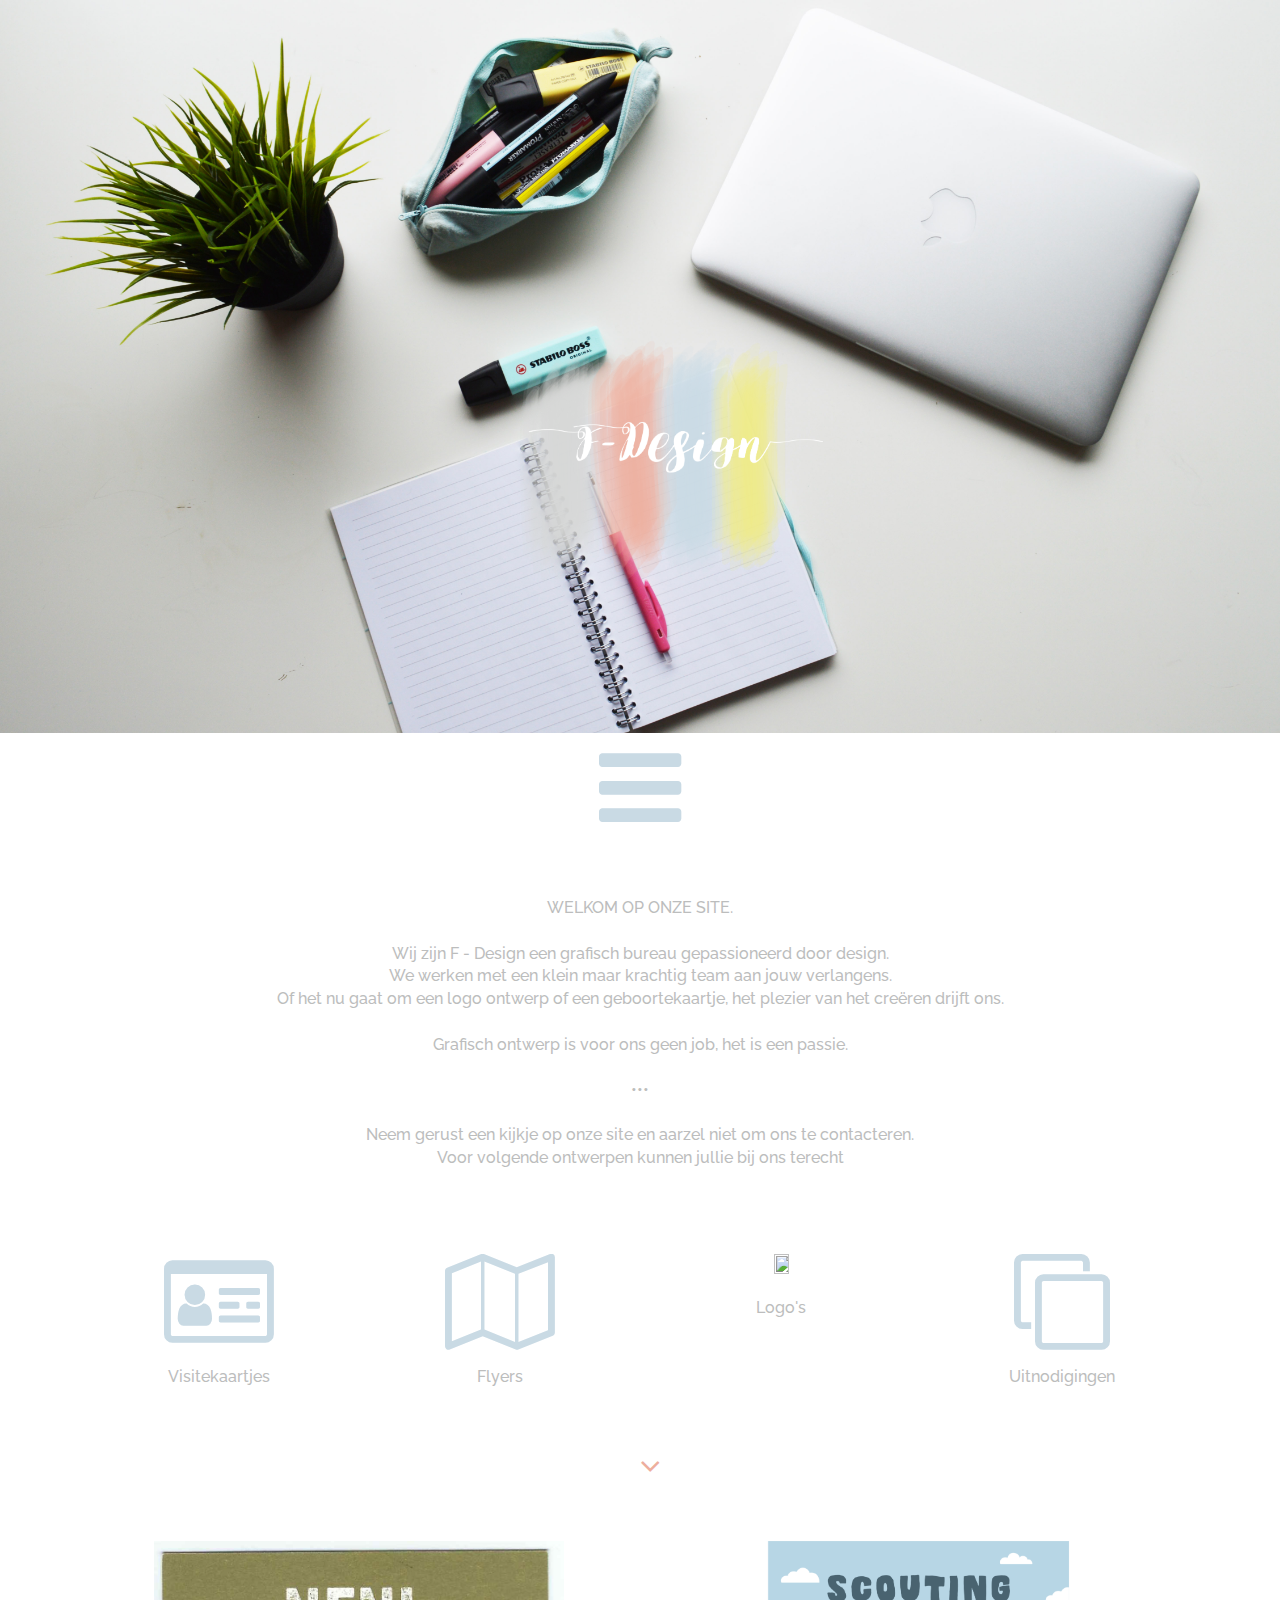
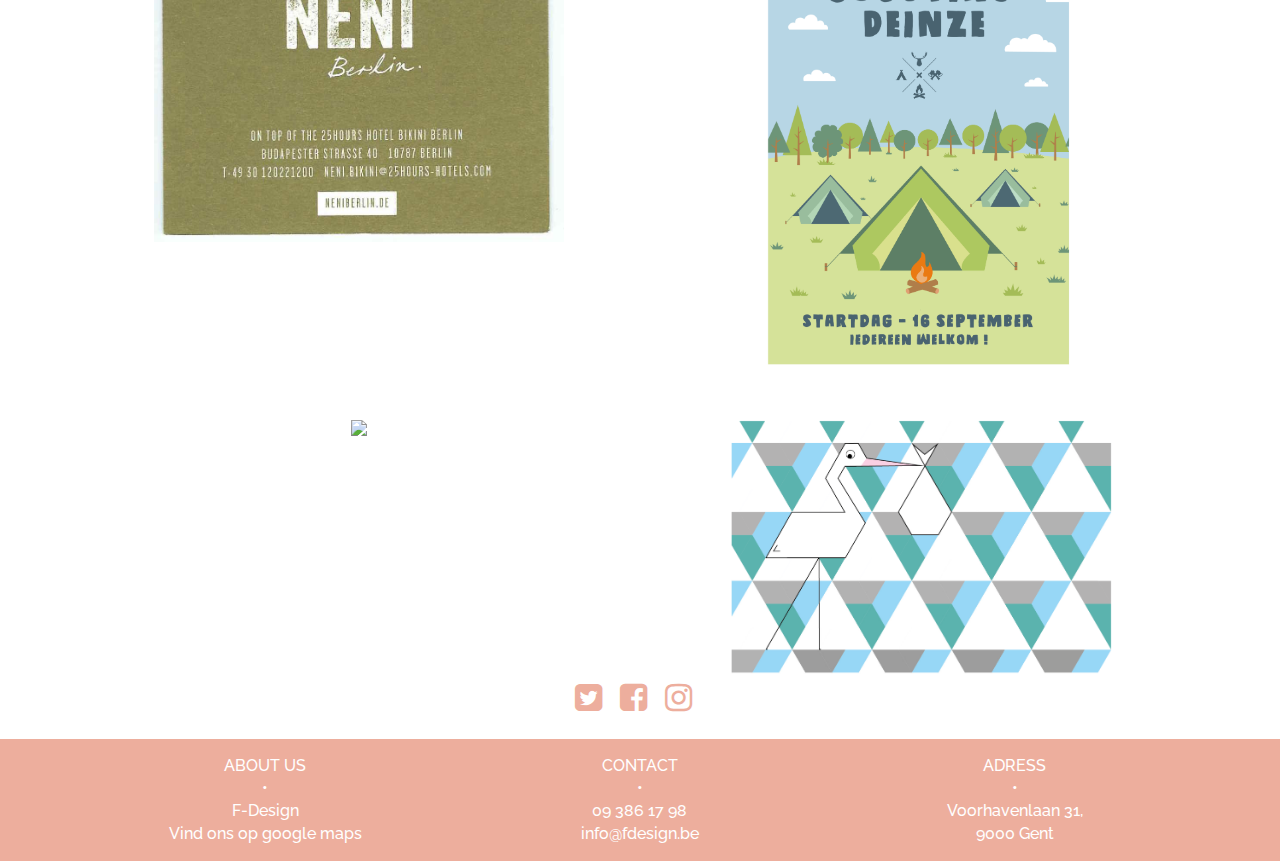
==== index.html @ 26de16df "update2" ====
<!DOCTYPE html SYSTEM "about:legacy-compat"> 
<html dir="ltr" lang="nl-be" class="no-js" prefix="og: http://ogp.me/ns#">
  <head>
    <!-- Character encoding -->
	<meta charset="UTF-8">
	<!-- Latest version of rendering engine -->
	<meta http-equiv="X-UA-Compatible" content="IE=edge,chrome=1">
    <!-- Mobile Viewport -->
	  <meta name="viewport" content="width=device-width, initial-scale=1, maximum-scale=1">
    <!-- Most important SEO tag -->
    <title>F-Design</title>
    <!-- Other SEO friendly tags -->	
    <meta name="description" content="Lees hier alles over nieuwe media, html5 en andere ontwikkelingen in webdevelopment en mobile development. De docenten NMD willen graag hun kennis delen met jou!">
    <meta name="keywords" content="HTML5, JavaScript, jQuery, CSS3">
    <meta name="author" content="Arteveldehogeschool - Bachelor in de grafische en digitale media | MMP">
    <meta name="copyright" content="Copyright 2010-17 Arteveldehogeschool. All Rights Reserved.">
    <!-- OpenGraph -->
    <meta property="og:type" content="website">
    <meta property="og:title" content=">HTML5 | Webdesign II | GDM">
    <meta property="og:description" content="Lees hier alles over nieuwe media, html5 en andere ontwikkelingen in webdevelopment en mobile development. De docenten NMD willen graag hun kennis delen met jou!">
    <meta property="og:url" content="http://www.gdm.gent/">
    <meta property="og:site_name" content="GDM.GENT">
    <meta property="og:image" content="_img/ahs.png">
    <meta property="og:image:width" content="129">
    <meta property="og:image:height" content="129">
    <!-- humans.txt -->
    <link rel="author" type="text/plain" href="/humans.txt">
     <!-- DNS prefech for CDN -->
    <link rel="dns-prefetch" href="//cdnjs.cloudflare.com">
    <link rel="dns-prefetch" href="//code.jquery.com">
    <link rel="dns-prefetch" href="//maxcdn.bootstrapcdn.com">
    <!-- Icons -->
    <!-- http://realfavicongenerator.net/ -->
    <link rel="apple-touch-icon" sizes="180x180" href="assets/favicons/apple-touch-icon.png">
    <link rel="icon" type="image/png" sizes="32x32" href="assets/favicons/favicon-32x32.png">
    <link rel="icon" type="image/png" sizes="16x16" href="assets/favicons/favicon-16x16.png">
    <link rel="manifest" href="assets/favicons/manifest.json">
    <link rel="mask-icon" href="assets/favicons/safari-pinned-tab.svg" color="#5bbad5">
    <meta name="theme-color" content="#ffffff">
    <!-- Stylesheets: Vendors -->
    <link rel="stylesheet" media="all" href="vendor/normalize/normalize.css">
    <link rel="stylesheet" href="css/font-awesome.min.css">
    <!-- Stylesheets: App -->
    <link rel="stylesheet" media="all" href="css/grid.css">
    <link rel="stylesheet" media="all" href="css/fonts.css">
    <link rel="stylesheet" media="all" href="css/typography.css">
    <link rel="stylesheet" media="all" href="css/main.css">
    <!-- Modernizr: feature detection -->
    <script src="vendor/modernizr/modernizr.min.js"></script>
 
  </head>

<!-- linken aan pagina's -->
<body>


<div class="header">
  <img class="foto1" src="_img/home.jpg" class="header" />
  <img class="foto2" src="_img/fdesign.png" class="header" >
  <span onclick="openNav()"><a class="fa fa-bars" aria-hidden="true"></a></span>
  
  <A HREF="#welkom" <i class="fa fa-angle-down wit"></i></A>
                    
</div>

<header class="topnav">
   
        <div id="mySidenav" class="sidenav">
            <a href="javascript:void(0)" class="closebtn" onclick="closeNav()">&times;</a>
            <a href="A-over ons.html" class="btn_overons">Over Ons <br><i class="fa fa-users" aria-hidden="true"></i></a>
            <a href="A-contact.html" class="btn_contact">Contact <br><i class="fa fa-phone" aria-hidden="true"></i></a>
            <a href="A-portfolio.html" class="btn_portfolio">Portfolio <br><i class="fa fa-folder-open-o" aria-hidden="true"></i></a>
            <a href="A-project.html" class="btn_project">Project <br><i class="fa fa-paint-brush" aria-hidden="true"></i></a>
        </div>


<script>
        /* Open gaan*/
        function openNav() {
            document.getElementById("mySidenav").style.width = "250px";
        }

        /* dicht gaan */
        function closeNav() {
            document.getElementById("mySidenav").style.width = "0";
        }
</script>

</header>
        <!-- pijltje met link naar deel van de pagina-->
        
        <A NAME="welkom">
        <br>
        <div class="sf-grid__wrapper">
            <div class="sf-grid__container">
                <div class="sf-grid__row">
                    <div class="sf-grid__column-1">
                            <article>
                                <!-- inhoud -->
                                </div>
                                <br>
                                <p>WELKOM OP ONZE SITE.<br>
                                <br>
                                Wij zijn F - Design een grafisch bureau gepassioneerd door design.<br> 
                                We werken met een klein maar krachtig team aan jouw verlangens.<br>
                                Of het nu gaat om een logo ontwerp of een geboortekaartje, het plezier van het creëren drijft ons.<br>
                                <br>
                                Grafisch ontwerp is voor ons geen job, het is een passie.<br>
                                <br>
                                •••<br>
                                <br>
                                Neem gerust een kijkje op onze site en aarzel niet om ons te contacteren.<br>
                                Voor volgende ontwerpen kunnen jullie bij ons terecht
                                </p>
                            </article>
                    </div>
                </div>
            </div>
        </div>
        <br>
        <br>
        <br>
        <!-- pijlers -->
        <div class="sf-grid__wrapper pijlers">
            <div class="sf-grid__container">
                <div class="sf-grid__row">
                    <div class="sf-grid__column-lg-3 ">  
                        <i class="fa fa-id-card-o" aria-hidden="true" class="V" ></i>
                        <p>
                        Visitekaartjes
                        </p>
                    </div>

                    <div class="sf-grid__column-lg-3 "> 
                        <i class="fa fa-map-o" aria-hidden="true" class="F"></i>
                        <p>
                        Flyers
                        </p>
                    </div>
                    <div class="sf-grid__column-lg-3 "> 
                        <img src="_img/logo.png" width="5%" height="5%" class="foto" class="L">
                        <p>
                        Logo's
                        </p>
                    </div>

                    <div class="sf-grid__column-lg-3 "> 
                    <i class="fa fa-clone" aria-hidden="true" class="U"></i>
                        
                        <p>
                        Uitnodigingen
                        </p>
                    </div>
                </div>
            </div>
        </div>
        <br>
        <br>
        <A HREF="#foto's" <i class="fa fa-angle-down roze"></i></A>
        <br>
        <br>

        <!-- pijltje -->     
        <br>
        <br>
        <!-- foto's eerste rij -->
        <div class="sf-grid__wrapper">
            <div class="sf-grid__container">
                <A NAME="foto's">
                <div class="sf-grid__row">
                    <div class="sf-grid__column-sm-6"> 
                         
                        <!-- links die naar hier verwijst -->       
                        <img src="_img/neni.jpg" width="75%" >
                    </div>

                    <div class="sf-grid__column-6">           
                        <img src="_img/flyer.png" width="70%">
                    </div>
                </div>
            </div>
        </div>
        <br>
        <br>
        <!-- foto's tweede rij -->
        <div class="sf-grid__wrapper">
            <div class="sf-grid__container">
                <div class="sf-grid__row">
                    
                    <div class="sf-grid__column-sm-6">   
                               
                    <img src="_img/logo.png" width="30%">
                    </div>
                    
                    <div class="sf-grid__column-sm-6">     
                        <img src="_img/kaartje.png" width="70%" >
                    </div>

                    
                </div>
            </div>
        </div>

        <!--social media-->

        <div class="sf-grid__wrapper">
            <div class="sf-grid__container">
                <div class="sf-grid__row">
                    <div class="sf-grid__column-xxsm-12" >

                        
                        <i class="fa fa-twitter-square" aria-hidden="true"></i></i>&nbsp; &nbsp; 
                        <i class="fa fa-facebook-square" aria-hidden="true"></i>&nbsp; &nbsp; 
                        <i class="fa fa-instagram" aria-hidden="true"></i>&nbsp; &nbsp;<br><br> 
                    </div>

                </div>
            </div>
        </div>

        <!--footer-->
        <div class="sf-grid__wrapper footer_roze">
            <div class="sf-grid__container ">
                <div class="sf-grid__row">
                        
                    <footer>
                     <div class="sf-grid__column-md-4">
                         
                         <article >
                            <p class="witte_tekst"> ABOUT US<br>
                            •<br>
                            F-Design<br>
                            Vind ons op google maps</p>
                        </article>
                    </div>
            
                    <div class="sf-grid__column-md-4">
                        <article >
                        <p class="witte_tekst"> CONTACT<br>
                            •<br>
                            09 386 17 98<br>
                            info@fdesign.be</p>
                        </article>
                    </div>
        
                    <div class="sf-grid__column-md-4">
                        <article >
                        <p class="witte_tekst"> ADRESS <br>
                            •<br>
                            Voorhavenlaan 31,<br>
                            9000 Gent</p>
                        </article>
                    </div>
                </footer>
            </div>
        </div>
    </div>
    <!-- einde footer-->  
      
</body>
</html>
---- css/grid.css ----
/**
 * Clear inner floats
 */
.asm-clearfix {
  zoom: 1; }
  .asm-clearfix:before, .asm-clearfix:after {
    content: "\0020";
    display: block;
    height: 0;
    overflow: hidden; }
  .asm-clearfix:after {
    clear: both; }

/**
 * Hide text while making it readable for screen readers
 * 1. Needed in WebKit-based browsers because of an implementation bug;
 *    See: https://code.google.com/p/chromium/issues/detail?id=457146
 */
.asm-hide-text {
  overflow: hidden;
  padding: 0;
  /* 1 */
  text-indent: 101%;
  white-space: nowrap; }

/**
 * Hide element while making it readable for screen readers
 * Shamelessly borrowed from HTML5Boilerplate:
 * https://github.com/h5bp/html5-boilerplate/blob/master/src/css/main.css#L119-L133
 */
.asm-visually-hidden {
  border: 0;
  clip: rect(0 0 0 0);
  height: 1px;
  margin: -1px;
  overflow: hidden;
  padding: 0;
  position: absolute;
  width: 1px; }

/**
 * Set up a decent box model on the root element
 */
html {
  box-sizing: border-box; }

/**
 * Make all elements from the DOM inherit from the parent box-sizing
 * Since `*` has a specificity of 0, it does not override the `html` value
 * making all elements inheriting from the root box-sizing value
 * See: https://css-tricks.com/inheriting-box-sizing-probably-slightly-better-best-practice/
 */
*, *::before, *::after {
  box-sizing: inherit; }

/**
 * Basic styles for links
 */
/*a {
  color: $brand-color;
  text-decoration: none;
  @include on-event {
    color: $text-color;
    text-decoration: underline;
  }
}
*/
.sf-grid__container-fluid {
  max-width: 100%;
  margin: 0 auto;
  padding-left: 1rem;
  padding-right: 1rem;
  zoom: 1; }
  .sf-grid__container-fluid:before, .sf-grid__container-fluid:after {
    content: "\0020";
    display: block;
    height: 0;
    overflow: hidden; }
  .sf-grid__container-fluid:after {
    clear: both; }

.sf-grid__container {
  max-width: 71.25rem;
  margin: 0 auto;
  padding-left: 1rem;
  padding-right: 1rem;
  zoom: 1; }
  .sf-grid__container:before, .sf-grid__container:after {
    content: "\0020";
    display: block;
    height: 0;
    overflow: hidden; }
  .sf-grid__container:after {
    clear: both; }

.sf-demo {
    margin-bottom: 1rem;
}
.sf-demo *[class*=sf-grid__column] {
    background: #0AC;
    height: 86px;
    border: 2px solid rgba(33, 33, 33, 0.6);
}

.sf-demo *[class*=sf-grid__column] > div {
    background: #C07;
    height: 100%;
}

.sf-grid__row {
  margin-left: -0.5rem;
  margin-right: -0.5rem;
  zoom: 1; }
  .sf-grid__row:before, .sf-grid__row:after {
    content: "\0020";
    display: block;
    height: 0;
    overflow: hidden; }
  .sf-grid__row:after {
    clear: both; }

.sf-grid__column-1, .sf-grid__column-2, .sf-grid__column-3, .sf-grid__column-4, .sf-grid__column-5, .sf-grid__column-6, .sf-grid__column-7, .sf-grid__column-8, .sf-grid__column-9, .sf-grid__column-10, .sf-grid__column-11, .sf-grid__column-12, .sf-grid__column-xxsm-1, .sf-grid__column-xxsm-2, .sf-grid__column-xxsm-3, .sf-grid__column-xxsm-4, .sf-grid__column-xxsm-5, .sf-grid__column-xxsm-6, .sf-grid__column-xxsm-7, .sf-grid__column-xxsm-8, .sf-grid__column-xxsm-9, .sf-grid__column-xxsm-10, .sf-grid__column-xxsm-11, .sf-grid__column-xxsm-12, .sf-grid__column-xsm-1, .sf-grid__column-xsm-2, .sf-grid__column-xsm-3, .sf-grid__column-xsm-4, .sf-grid__column-xsm-5, .sf-grid__column-xsm-6, .sf-grid__column-xsm-7, .sf-grid__column-xsm-8, .sf-grid__column-xsm-9, .sf-grid__column-xsm-10, .sf-grid__column-xsm-11, .sf-grid__column-xsm-12, .sf-grid__column-sm-1, .sf-grid__column-sm-2, .sf-grid__column-sm-3, .sf-grid__column-sm-4, .sf-grid__column-sm-5, .sf-grid__column-sm-6, .sf-grid__column-sm-7, .sf-grid__column-sm-8, .sf-grid__column-sm-9, .sf-grid__column-sm-10, .sf-grid__column-sm-11, .sf-grid__column-sm-12, .sf-grid__column-md-1, .sf-grid__column-md-2, .sf-grid__column-md-3, .sf-grid__column-md-4, .sf-grid__column-md-5, .sf-grid__column-md-6, .sf-grid__column-md-7, .sf-grid__column-md-8, .sf-grid__column-md-9, .sf-grid__column-md-10, .sf-grid__column-md-11, .sf-grid__column-md-12, .sf-grid__column-lg-1, .sf-grid__column-lg-2, .sf-grid__column-lg-3, .sf-grid__column-lg-4, .sf-grid__column-lg-5, .sf-grid__column-lg-6, .sf-grid__column-lg-7, .sf-grid__column-lg-8, .sf-grid__column-lg-9, .sf-grid__column-lg-10, .sf-grid__column-lg-11, .sf-grid__column-lg-12, .sf-grid__column-xlg-1, .sf-grid__column-xlg-2, .sf-grid__column-xlg-3, .sf-grid__column-xlg-4, .sf-grid__column-xlg-5, .sf-grid__column-xlg-6, .sf-grid__column-xlg-7, .sf-grid__column-xlg-8, .sf-grid__column-xlg-9, .sf-grid__column-xlg-10, .sf-grid__column-xlg-11, .sf-grid__column-xlg-12, .sf-grid__column-xxlg-1, .sf-grid__column-xxlg-2, .sf-grid__column-xxlg-3, .sf-grid__column-xxlg-4, .sf-grid__column-xxlg-5, .sf-grid__column-xxlg-6, .sf-grid__column-xxlg-7, .sf-grid__column-xxlg-8, .sf-grid__column-xxlg-9, .sf-grid__column-xxlg-10, .sf-grid__column-xxlg-11, .sf-grid__column-xxlg-12 {
  position: relative;
  float: left;
  padding-left: 0.5rem;
  padding-right: 0.5rem;
  width: 100%;
  min-height: 1px;
  overflow: hidden; }

.sf-grid__column-1 {
  width: 8.33333%; }

.sf-grid__column-2 {
  width: 16.66667%; }

.sf-grid__column-3 {
  width: 25%; }

.sf-grid__column-4 {
  width: 33.33333%; }

.sf-grid__column-5 {
  width: 41.66667%; }

.sf-grid__column-6 {
  width: 50%; }

.sf-grid__column-7 {
  width: 58.33333%; }

.sf-grid__column-8 {
  width: 66.66667%; }

.sf-grid__column-9 {
  width: 75%; }

.sf-grid__column-10 {
  width: 83.33333%; }

.sf-grid__column-11 {
  width: 91.66667%; }

.sf-grid__column-12 {
  width: 100%; }

.sf-grid__offset-1 {
  margin-left: 8.33333%; }

.sf-grid__offset-2 {
  margin-left: 16.66667%; }

.sf-grid__offset-3 {
  margin-left: 25%; }

.sf-grid__offset-4 {
  margin-left: 33.33333%; }

.sf-grid__offset-5 {
  margin-left: 41.66667%; }

.sf-grid__offset-6 {
  margin-left: 50%; }

.sf-grid__offset-7 {
  margin-left: 58.33333%; }

.sf-grid__offset-8 {
  margin-left: 66.66667%; }

.sf-grid__offset-9 {
  margin-left: 75%; }

.sf-grid__offset-10 {
  margin-left: 83.33333%; }

.sf-grid__offset-11 {
  margin-left: 91.66667%; }

.sf-grid__push-1 {
  left: 8.33333%; }

.sf-grid__push-2 {
  left: 16.66667%; }

.sf-grid__push-3 {
  left: 25%; }

.sf-grid__push-4 {
  left: 33.33333%; }

.sf-grid__push-5 {
  left: 41.66667%; }

.sf-grid__push-6 {
  left: 50%; }

.sf-grid__push-7 {
  left: 58.33333%; }

.sf-grid__push-8 {
  left: 66.66667%; }

.sf-grid__push-9 {
  left: 75%; }

.sf-grid__push-10 {
  left: 83.33333%; }

.sf-grid__push-11 {
  left: 91.66667%; }

.sf-grid__pull-1 {
  right: 8.33333%; }

.sf-grid__pull-2 {
  right: 16.66667%; }

.sf-grid__pull-3 {
  right: 25%; }

.sf-grid__pull-4 {
  right: 33.33333%; }

.sf-grid__pull-5 {
  right: 41.66667%; }

.sf-grid__pull-6 {
  right: 50%; }

.sf-grid__pull-7 {
  right: 58.33333%; }

.sf-grid__pull-8 {
  right: 66.66667%; }

.sf-grid__pull-9 {
  right: 75%; }

.sf-grid__pull-10 {
  right: 83.33333%; }

.sf-grid__pull-11 {
  right: 91.66667%; }

.sf-grid__hidden {
  display: none; }

.sf-grid__visible {
  display: block; }

@media (min-width: 0) {
  .sf-grid__column-xxsm-1 {
    width: 8.33333%; }

  .sf-grid__column-xxsm-2 {
    width: 16.66667%; }

  .sf-grid__column-xxsm-3 {
    width: 25%; }

  .sf-grid__column-xxsm-4 {
    width: 33.33333%; }

  .sf-grid__column-xxsm-5 {
    width: 41.66667%; }

  .sf-grid__column-xxsm-6 {
    width: 50%; }

  .sf-grid__column-xxsm-7 {
    width: 58.33333%; }

  .sf-grid__column-xxsm-8 {
    width: 66.66667%; }

  .sf-grid__column-xxsm-9 {
    width: 75%; }

  .sf-grid__column-xxsm-10 {
    width: 83.33333%; }

  .sf-grid__column-xxsm-11 {
    width: 91.66667%; }

  .sf-grid__column-xxsm-12 {
    width: 100%; }

  .sf-grid__offset-xxsm-1 {
    margin-left: 8.33333%; }

  .sf-grid__offset-xxsm-2 {
    margin-left: 16.66667%; }

  .sf-grid__offset-xxsm-3 {
    margin-left: 25%; }

  .sf-grid__offset-xxsm-4 {
    margin-left: 33.33333%; }

  .sf-grid__offset-xxsm-5 {
    margin-left: 41.66667%; }

  .sf-grid__offset-xxsm-6 {
    margin-left: 50%; }

  .sf-grid__offset-xxsm-7 {
    margin-left: 58.33333%; }

  .sf-grid__offset-xxsm-8 {
    margin-left: 66.66667%; }

  .sf-grid__offset-xxsm-9 {
    margin-left: 75%; }

  .sf-grid__offset-xxsm-10 {
    margin-left: 83.33333%; }

  .sf-grid__offset-xxsm-11 {
    margin-left: 91.66667%; }

  .sf-grid__push-xxsm-1 {
    left: 8.33333%; }

  .sf-grid__push-xxsm-2 {
    left: 16.66667%; }

  .sf-grid__push-xxsm-3 {
    left: 25%; }

  .sf-grid__push-xxsm-4 {
    left: 33.33333%; }

  .sf-grid__push-xxsm-5 {
    left: 41.66667%; }

  .sf-grid__push-xxsm-6 {
    left: 50%; }

  .sf-grid__push-xxsm-7 {
    left: 58.33333%; }

  .sf-grid__push-xxsm-8 {
    left: 66.66667%; }

  .sf-grid__push-xxsm-9 {
    left: 75%; }

  .sf-grid__push-xxsm-10 {
    left: 83.33333%; }

  .sf-grid__push-xxsm-11 {
    left: 91.66667%; }

  .sf-grid__pull-xxsm-1 {
    right: 8.33333%; }

  .sf-grid__pull-xxsm-2 {
    right: 16.66667%; }

  .sf-grid__pull-xxsm-3 {
    right: 25%; }

  .sf-grid__pull-xxsm-4 {
    right: 33.33333%; }

  .sf-grid__pull-xxsm-5 {
    right: 41.66667%; }

  .sf-grid__pull-xxsm-6 {
    right: 50%; }

  .sf-grid__pull-xxsm-7 {
    right: 58.33333%; }

  .sf-grid__pull-xxsm-8 {
    right: 66.66667%; }

  .sf-grid__pull-xxsm-9 {
    right: 75%; }

  .sf-grid__pull-xxsm-10 {
    right: 83.33333%; }

  .sf-grid__pull-xxsm-11 {
    right: 91.66667%; }

  .sf-grid__hidden-xxsm {
    display: none; }

  .sf-grid__visible-xxsm {
    display: block; } }
@media (min-width: 20rem) {
  .sf-grid__column-xsm-1 {
    width: 8.33333%; }

  .sf-grid__column-xsm-2 {
    width: 16.66667%; }

  .sf-grid__column-xsm-3 {
    width: 25%; }
  .sf-grid__column-xsm-4 {
    width: 33.33333%; }

  .sf-grid__column-xsm-5 {
    width: 41.66667%; }

  .sf-grid__column-xsm-6 {
    width: 50%; }

  .sf-grid__column-xsm-7 {
    width: 58.33333%; }

  .sf-grid__column-xsm-8 {
    width: 66.66667%; }

  .sf-grid__column-xsm-9 {
    width: 75%; }

  .sf-grid__column-xsm-10 {
    width: 83.33333%; }

  .sf-grid__column-xsm-11 {
    width: 91.66667%; }

  .sf-grid__column-xsm-12 {
    width: 100%; }

  .sf-grid__offset-xsm-1 {
    margin-left: 8.33333%; }

  .sf-grid__offset-xsm-2 {
    margin-left: 16.66667%; }

  .sf-grid__offset-xsm-3 {
    margin-left: 25%; }

  .sf-grid__offset-xsm-4 {
    margin-left: 33.33333%; }

  .sf-grid__offset-xsm-5 {
    margin-left: 41.66667%; }

  .sf-grid__offset-xsm-6 {
    margin-left: 50%; }

  .sf-grid__offset-xsm-7 {
    margin-left: 58.33333%; }

  .sf-grid__offset-xsm-8 {
    margin-left: 66.66667%; }

  .sf-grid__offset-xsm-9 {
    margin-left: 75%; }

  .sf-grid__offset-xsm-10 {
    margin-left: 83.33333%; }

  .sf-grid__offset-xsm-11 {
    margin-left: 91.66667%; }

  .sf-grid__push-xsm-1 {
    left: 8.33333%; }

  .sf-grid__push-xsm-2 {
    left: 16.66667%; }

  .sf-grid__push-xsm-3 {
    left: 25%; }

  .sf-grid__push-xsm-4 {
    left: 33.33333%; }

  .sf-grid__push-xsm-5 {
    left: 41.66667%; }

  .sf-grid__push-xsm-6 {
    left: 50%; }

  .sf-grid__push-xsm-7 {
    left: 58.33333%; }

  .sf-grid__push-xsm-8 {
    left: 66.66667%; }

  .sf-grid__push-xsm-9 {
    left: 75%; }

  .sf-grid__push-xsm-10 {
    left: 83.33333%; }

  .sf-grid__push-xsm-11 {
    left: 91.66667%; }

  .sf-grid__pull-xsm-1 {
    right: 8.33333%; }

  .sf-grid__pull-xsm-2 {
    right: 16.66667%; }

  .sf-grid__pull-xsm-3 {
    right: 25%; }

  .sf-grid__pull-xsm-4 {
    right: 33.33333%; }

  .sf-grid__pull-xsm-5 {
    right: 41.66667%; }

  .sf-grid__pull-xsm-6 {
    right: 50%; }

  .sf-grid__pull-xsm-7 {
    right: 58.33333%; }

  .sf-grid__pull-xsm-8 {
    right: 66.66667%; }

  .sf-grid__pull-xsm-9 {
    right: 75%; }

  .sf-grid__pull-xsm-10 {
    right: 83.33333%; }

  .sf-grid__pull-xsm-11 {
    right: 91.66667%; }

  .sf-grid__hidden-xsm {
    display: none; }

  .sf-grid__visible-xsm {
    display: block; } }
@media (min-width: 30rem) {
  .sf-grid__column-sm-1 {
    width: 8.33333%; }

  .sf-grid__column-sm-2 {
    width: 16.66667%; }

  .sf-grid__column-sm-3 {
    width: 25%; }

  .sf-grid__column-sm-4 {
    width: 33.33333%; }

  .sf-grid__column-sm-5 {
    width: 41.66667%; }

  .sf-grid__column-sm-6 {
    width: 50%; }

  .sf-grid__column-sm-7 {
    width: 58.33333%; }

  .sf-grid__column-sm-8 {
    width: 66.66667%; }

  .sf-grid__column-sm-9 {
    width: 75%; }

  .sf-grid__column-sm-10 {
    width: 83.33333%; }

  .sf-grid__column-sm-11 {
    width: 91.66667%; }

  .sf-grid__column-sm-12 {
    width: 100%; }

  .sf-grid__offset-sm-1 {
    margin-left: 8.33333%; }

  .sf-grid__offset-sm-2 {
    margin-left: 16.66667%; }

  .sf-grid__offset-sm-3 {
    margin-left: 25%; }

  .sf-grid__offset-sm-4 {
    margin-left: 33.33333%; }

  .sf-grid__offset-sm-5 {
    margin-left: 41.66667%; }

  .sf-grid__offset-sm-6 {
    margin-left: 50%; }

  .sf-grid__offset-sm-7 {
    margin-left: 58.33333%; }

  .sf-grid__offset-sm-8 {
    margin-left: 66.66667%; }

  .sf-grid__offset-sm-9 {
    margin-left: 75%; }

  .sf-grid__offset-sm-10 {
    margin-left: 83.33333%; }

  .sf-grid__offset-sm-11 {
    margin-left: 91.66667%; }

  .sf-grid__push-sm-1 {
    left: 8.33333%; }

  .sf-grid__push-sm-2 {
    left: 16.66667%; }

  .sf-grid__push-sm-3 {
    left: 25%; }

  .sf-grid__push-sm-4 {
    left: 33.33333%; }

  .sf-grid__push-sm-5 {
    left: 41.66667%; }

  .sf-grid__push-sm-6 {
    left: 50%; }

  .sf-grid__push-sm-7 {
    left: 58.33333%; }

  .sf-grid__push-sm-8 {
    left: 66.66667%; }

  .sf-grid__push-sm-9 {
    left: 75%; }

  .sf-grid__push-sm-10 {
    left: 83.33333%; }

  .sf-grid__push-sm-11 {
    left: 91.66667%; }

  .sf-grid__pull-sm-1 {
    right: 8.33333%; }

  .sf-grid__pull-sm-2 {
    right: 16.66667%; }

  .sf-grid__pull-sm-3 {
    right: 25%; }

  .sf-grid__pull-sm-4 {
    right: 33.33333%; }

  .sf-grid__pull-sm-5 {
    right: 41.66667%; }

  .sf-grid__pull-sm-6 {
    right: 50%; }

  .sf-grid__pull-sm-7 {
    right: 58.33333%; }

  .sf-grid__pull-sm-8 {
    right: 66.66667%; }

  .sf-grid__pull-sm-9 {
    right: 75%; }

  .sf-grid__pull-sm-10 {
    right: 83.33333%; }

  .sf-grid__pull-sm-11 {
    right: 91.66667%; }

  .sf-grid__hidden-sm {
    display: none; }

  .sf-grid__visible-sm {
    display: block; } }
@media (min-width: 42.5rem) {
  .sf-grid__column-md-1 {
    width: 8.33333%; }

  .sf-grid__column-md-2 {
    width: 16.66667%; }

  .sf-grid__column-md-3 {
    width: 25%; }

  .sf-grid__column-md-4 {
    width: 33.33333%; }

  .sf-grid__column-md-5 {
    width: 41.66667%; }}

  .sf-grid__column-md-6 {
    width: 50%; }

  .sf-grid__column-md-7 {
    width: 58.33333%; }

  .sf-grid__column-md-8 {
    width: 66.66667%; }

  .sf-grid__column-md-9 {
    width: 75%; }

  .sf-grid__column-md-10 {
    width: 83.33333%; }

  .sf-grid__column-md-11 {
    width: 91.66667%; }

  .sf-grid__column-md-12 {
    width: 100%; }

  .sf-grid__offset-md-1 {
    margin-left: 8.33333%; }

  .sf-grid__offset-md-2 {
    margin-left: 16.66667%; }

  .sf-grid__offset-md-3 {
    margin-left: 25%; }

  .sf-grid__offset-md-4 {
    margin-left: 33.33333%; }

  .sf-grid__offset-md-5 {
    margin-left: 41.66667%; }

  .sf-grid__offset-md-6 {
    margin-left: 50%; }

  .sf-grid__offset-md-7 {
    margin-left: 58.33333%; }

  .sf-grid__offset-md-8 {
    margin-left: 66.66667%; }

  .sf-grid__offset-md-9 {
    margin-left: 75%; }

  .sf-grid__offset-md-10 {
    margin-left: 83.33333%; }

  .sf-grid__offset-md-11 {
    margin-left: 91.66667%; }

  .sf-grid__push-md-1 {
    left: 8.33333%; }

  .sf-grid__push-md-2 {
    left: 16.66667%; }

  .sf-grid__push-md-3 {
    left: 25%; }

  .sf-grid__push-md-4 {
    left: 33.33333%; }

  .sf-grid__push-md-5 {
    left: 41.66667%; }

  .sf-grid__push-md-6 {
    left: 50%; }

  .sf-grid__push-md-7 {
    left: 58.33333%; }

  .sf-grid__push-md-8 {
    left: 66.66667%; }

  .sf-grid__push-md-9 {
    left: 75%; }

  .sf-grid__push-md-10 {
    left: 83.33333%; }

  .sf-grid__push-md-11 {
    left: 91.66667%; }

  .sf-grid__pull-md-1 {
    right: 8.33333%; }

  .sf-grid__pull-md-2 {
    right: 16.66667%; }

  .sf-grid__pull-md-3 {
    right: 25%; }

  .sf-grid__pull-md-4 {
    right: 33.33333%; }

  .sf-grid__pull-md-5 {
    right: 41.66667%; }

  .sf-grid__pull-md-6 {
    right: 50%; }

  .sf-grid__pull-md-7 {
    right: 58.33333%; }

  .sf-grid__pull-md-8 {
    right: 66.66667%; }

  .sf-grid__pull-md-9 {
    right: 75%; }

  .sf-grid__pull-md-10 {
    right: 83.33333%; }

  .sf-grid__pull-md-11 {
    right: 91.66667%; }

  .sf-grid__hidden-md {
    display: none; }

  .sf-grid__visible-md {
    display: block; }
@media (min-width: 60rem) {
  .sf-grid__column-lg-1 {
    width: 8.33333%; }

  .sf-grid__column-lg-2 {
    width: 16.66667%; }

  .sf-grid__column-lg-3 {
    width: 25%; }

  .sf-grid__column-lg-4 {
    width: 33.33333%; }

  .sf-grid__column-lg-5 {
    width: 41.66667%; }

  .sf-grid__column-lg-6 {
    width: 50%; }

  .sf-grid__column-lg-7 {
    width: 58.33333%; }

  .sf-grid__column-lg-8 {
    width: 66.66667%; }

  .sf-grid__column-lg-9 {
    width: 75%; }

  .sf-grid__column-lg-10 {
    width: 83.33333%; }

  .sf-grid__column-lg-11 {
    width: 91.66667%; }

  .sf-grid__column-lg-12 {
    width: 100%; }

  .sf-grid__offset-lg-1 {
    margin-left: 8.33333%; }

  .sf-grid__offset-lg-2 {
    margin-left: 16.66667%; }

  .sf-grid__offset-lg-3 {
    margin-left: 25%; }

  .sf-grid__offset-lg-4 {
    margin-left: 33.33333%; }

  .sf-grid__offset-lg-5 {
    margin-left: 41.66667%; }

  .sf-grid__offset-lg-6 {
    margin-left: 50%; }

  .sf-grid__offset-lg-7 {
    margin-left: 58.33333%; }

  .sf-grid__offset-lg-8 {
    margin-left: 66.66667%; }

  .sf-grid__offset-lg-9 {
    margin-left: 75%; }

  .sf-grid__offset-lg-10 {
    margin-left: 83.33333%; }

  .sf-grid__offset-lg-11 {
    margin-left: 91.66667%; }

  .sf-grid__push-lg-1 {
    left: 8.33333%; }

  .sf-grid__push-lg-2 {
    left: 16.66667%; }

  .sf-grid__push-lg-3 {
    left: 25%; }

  .sf-grid__push-lg-4 {
    left: 33.33333%; }

  .sf-grid__push-lg-5 {
    left: 41.66667%; }

  .sf-grid__push-lg-6 {
    left: 50%; }

  .sf-grid__push-lg-7 {
    left: 58.33333%; }

  .sf-grid__push-lg-8 {
    left: 66.66667%; }

  .sf-grid__push-lg-9 {
    left: 75%; }

  .sf-grid__push-lg-10 {
    left: 83.33333%; }

  .sf-grid__push-lg-11 {
    left: 91.66667%; }

  .sf-grid__pull-lg-1 {
    right: 8.33333%; }

  .sf-grid__pull-lg-2 {
    right: 16.66667%; }

  .sf-grid__pull-lg-3 {
    right: 25%; }

  .sf-grid__pull-lg-4 {
    right: 33.33333%; }

  .sf-grid__pull-lg-5 {
    right: 41.66667%; }

  .sf-grid__pull-lg-6 {
    right: 50%; }

  .sf-grid__pull-lg-7 {
    right: 58.33333%; }

  .sf-grid__pull-lg-8 {
    right: 66.66667%; }

  .sf-grid__pull-lg-9 {
    right: 75%; }

  .sf-grid__pull-lg-10 {
    right: 83.33333%; }

  .sf-grid__pull-lg-11 {
    right: 91.66667%; }

  .sf-grid__hidden-lg {
    display: none; }

  .sf-grid__visible-lg {
    display: block; } }
@media (min-width: 71.25rem) {
  .sf-grid__column-xlg-1 {
    width: 8.33333%; }

  .sf-grid__column-xlg-2 {
    width: 16.66667%; }

  .sf-grid__column-xlg-3 {
    width: 25%; }

  .sf-grid__column-xlg-4 {
    width: 33.33333%; }

  .sf-grid__column-xlg-5 {
    width: 41.66667%; }

  .sf-grid__column-xlg-6 {
    width: 50%; }

  .sf-grid__column-xlg-7 {
    width: 58.33333%; }

  .sf-grid__column-xlg-8 {
    width: 66.66667%; }

  .sf-grid__column-xlg-9 {
    width: 75%; }

  .sf-grid__column-xlg-10 {
    width: 83.33333%; }}

  .sf-grid__column-xlg-11 {
    width: 91.66667%; }

  .sf-grid__column-xlg-12 {
    width: 100%; }

  .sf-grid__offset-xlg-1 {
    margin-left: 8.33333%; }

  .sf-grid__offset-xlg-2 {
    margin-left: 16.66667%; }

  .sf-grid__offset-xlg-3 {
    margin-left: 25%; }

  .sf-grid__offset-xlg-4 {
    margin-left: 33.33333%; }

  .sf-grid__offset-xlg-5 {
    margin-left: 41.66667%; }

  .sf-grid__offset-xlg-6 {
    margin-left: 50%; }

  .sf-grid__offset-xlg-7 {
    margin-left: 58.33333%; }

  .sf-grid__offset-xlg-8 {
    margin-left: 66.66667%; }

  .sf-grid__offset-xlg-9 {
    margin-left: 75%; }

  .sf-grid__offset-xlg-10 {
    margin-left: 83.33333%; }

  .sf-grid__offset-xlg-11 {
    margin-left: 91.66667%; }

  .sf-grid__push-xlg-1 {
    left: 8.33333%; }

  .sf-grid__push-xlg-2 {
    left: 16.66667%; }

  .sf-grid__push-xlg-3 {
    left: 25%; }

  .sf-grid__push-xlg-4 {
    left: 33.33333%; }

  .sf-grid__push-xlg-5 {
    left: 41.66667%; }

  .sf-grid__push-xlg-6 {
    left: 50%; }

  .sf-grid__push-xlg-7 {
    left: 58.33333%; }

  .sf-grid__push-xlg-8 {
    left: 66.66667%; }

  .sf-grid__push-xlg-9 {
    left: 75%; }

  .sf-grid__push-xlg-10 {
    left: 83.33333%; }

  .sf-grid__push-xlg-11 {
    left: 91.66667%; }

  .sf-grid__pull-xlg-1 {
    right: 8.33333%; }

  .sf-grid__pull-xlg-2 {
    right: 16.66667%; }

  .sf-grid__pull-xlg-3 {
    right: 25%; }

  .sf-grid__pull-xlg-4 {
    right: 33.33333%; }

  .sf-grid__pull-xlg-5 {
    right: 41.66667%; }

  .sf-grid__pull-xlg-6 {
    right: 50%; }

  .sf-grid__pull-xlg-7 {
    right: 58.33333%; }

  .sf-grid__pull-xlg-8 {
    right: 66.66667%; }

  .sf-grid__pull-xlg-9 {
    right: 75%; }

  .sf-grid__pull-xlg-10 {
    right: 83.33333%; }

  .sf-grid__pull-xlg-11 {
    right: 91.66667%; }

  .sf-grid__hidden-xlg {
    display: none; }

  .sf-grid__visible-xlg {
    display: block; }
@media (min-width: 90rem) {
  .sf-grid__column-xxlg-1 {
    width: 8.33333%; }

  .sf-grid__column-xxlg-2 {
    width: 16.66667%; }

  .sf-grid__column-xxlg-3 {
    width: 25%; }

  .sf-grid__column-xxlg-4 {
    width: 33.33333%; }

  .sf-grid__column-xxlg-5 {
    width: 41.66667%; }

  .sf-grid__column-xxlg-6 {
    width: 50%; }

  .sf-grid__column-xxlg-7 {
    width: 58.33333%; }

  .sf-grid__column-xxlg-8 {
    width: 66.66667%; }

  .sf-grid__column-xxlg-9 {
    width: 75%; }

  .sf-grid__column-xxlg-10 {
    width: 83.33333%; }

  .sf-grid__column-xxlg-11 {
    width: 91.66667%; }

  .sf-grid__column-xxlg-12 {
    width: 100%; }

  .sf-grid__offset-xxlg-1 {
    margin-left: 8.33333%; }

  .sf-grid__offset-xxlg-2 {
    margin-left: 16.66667%; }

  .sf-grid__offset-xxlg-3 {
    margin-left: 25%; }

  .sf-grid__offset-xxlg-4 {
    margin-left: 33.33333%; }

  .sf-grid__offset-xxlg-5 {
    margin-left: 41.66667%; }

  .sf-grid__offset-xxlg-6 {
    margin-left: 50%; }

  .sf-grid__offset-xxlg-7 {
    margin-left: 58.33333%; }

  .sf-grid__offset-xxlg-8 {
    margin-left: 66.66667%; }

  .sf-grid__offset-xxlg-9 {
    margin-left: 75%; }

  .sf-grid__offset-xxlg-10 {
    margin-left: 83.33333%; }

  .sf-grid__offset-xxlg-11 {
    margin-left: 91.66667%; }

  .sf-grid__push-xxlg-1 {
    left: 8.33333%; }

  .sf-grid__push-xxlg-2 {
    left: 16.66667%; }

  .sf-grid__push-xxlg-3 {
    left: 25%; }

  .sf-grid__push-xxlg-4 {
    left: 33.33333%; }

  .sf-grid__push-xxlg-5 {
    left: 41.66667%; }

  .sf-grid__push-xxlg-6 {
    left: 50%; }

  .sf-grid__push-xxlg-7 {
    left: 58.33333%; }

  .sf-grid__push-xxlg-8 {
    left: 66.66667%; }

  .sf-grid__push-xxlg-9 {
    left: 75%; }

  .sf-grid__push-xxlg-10 {
    left: 83.33333%; }

  .sf-grid__push-xxlg-11 {
    left: 91.66667%; }

  .sf-grid__pull-xxlg-1 {
    right: 8.33333%; }

  .sf-grid__pull-xxlg-2 {
    right: 16.66667%; }

  .sf-grid__pull-xxlg-3 {
    right: 25%; }

  .sf-grid__pull-xxlg-4 {
    right: 33.33333%; }

  .sf-grid__pull-xxlg-5 {
    right: 41.66667%; }

  .sf-grid__pull-xxlg-6 {
    right: 50%; }

  .sf-grid__pull-xxlg-7 {
    right: 58.33333%; }

  .sf-grid__pull-xxlg-8 {
    right: 66.66667%; }

  .sf-grid__pull-xxlg-9 {
    right: 75%; }

  .sf-grid__pull-xxlg-10 {
    right: 83.33333%; }

  .sf-grid__pull-xxlg-11 {
    right: 91.66667%; }

  .sf-grid__hidden-xxlg {
    display: none; }

  .sf-grid__visible-xxlg {
    display: block; } }
---- css/fonts.css ----
@import url('https://fonts.googleapis.com/css?family=Raleway');
---- css/typography.css ----
body {
  font-family: 'Raley', sans-serif;
  font-size: 16px;
  font-weight: 300;
  font-style: normal;
  line-height: 1.42;
}

p,
h1,
h2,
h3,
h4,
h5,
h6,
.keywords {
    font-family: 'Raleway', sans-serif;
    text-align:center;
    font-size: 16px;
    font-weight: 500;
    font-style: normal;
    line-height: 1.42;
}
p {
    color: hsl(180, 1.2%, 74%)
}

h1 
    { border-bottom: 1px solid hsl( 202, 33.3%, 70%);
    font-size: 1rem;
    line-height: 2em;
    margin-top: 1em;

}
h2 
    { color:  hsl( 202, 33.3%, 84%)
}

#logo_tekst{

    z-index: 5;
    position: absolute;
    color:white;
    top: 50%;
    left: 50%;
    font-family: 'Raleway', sans-serif;
    text-align:center;
    font-size: 25px;
    margin-left: -64px;
}
---- css/main.css ----
/* Typografie */
@import url('https://fonts.googleapis.com/css?family=Raleway');
body
{
    text-align: center;
    display: block;
    border-color:white;}

.witte_tekst {
    color: white; }
    
/* Kleuren */
.colours__colour--a {
    background-color: hsl(202, 33.3%, 84.1%);}
.colours__colour--b {
    background-color: hsl( 57, 78.3%, 72.9%);}
.colours__colour--c {
    background-color: hsl(180, 1.2%, 84.1%);}
.colours__colour--d {
    background-color: hsl(13, 69%, 77.3%);}
/* Style the links inside the navigation bar */
.topnav a {
    color: white;
    float: left;
    display: block;
    text-align: center;
    padding: 50px 50px;
    text-decoration: none;
    font-size: 17px;  }
    
.topnav a.btn_home { background-color: hsl(180, 1.2%, 70%);
                         opacity: 0.5;
                         height: 8rem;
                         width: 18rem; }

.topnav a.btn_home:hover { background-color: hsl(180, 1.2%, 70%);
                                opacity: 1;}
                                
.topnav a.btn_overons { background-color: hsl(180, 1.2%, 84.1%);
                         opacity: 0.5;
                         height: 8rem;
                         width: 18rem;  }

.topnav a.btn_overons:hover { background-color: hsl(180, 1.2%, 84.1%);
                                opacity: 1;}

.topnav a.btn_contact{background-color: hsl(13, 69%, 77.3%);
                        opacity: 0.5;
                         height: 8rem;
                         width: 18rem}

.topnav a.btn_contact:hover { background-color: hsl(13, 69%, 77.3%);
                             opacity: 1;}

.topnav a.btn_portfolio {background-color: hsl( 202, 33.3%, 84.1%);
                        opacity: 0.5;
                         height: 8rem;
                         width: 18rem}

.topnav a.btn_portfolio:hover { background-color: hsl( 202, 33.3%, 84.1%);
                                opacity: 1;}

.topnav a.btn_project {background-color: hsl( 57, 78.3%, 72.9%);
                        opacity: 0.5;
                         height: 8rem;
                         width: 18rem}

.topnav a.btn_project:hover { background-color: hsl( 57, 78.3%, 72.9%);
                             opacity: 1;}

/* 2. COMPONENTS: onderdelen, worden in de algemene lay-out geplaatst */

/* Knoppen  .fa = alles
andere .fa.... is een aanpassing
.fa .... hover is het effect*/

.fa {
    color: hsl( 202, 33.3%, 84.1%);
    text-align: center;
    font-size: 6em;
    border-width: 0 0 .10em;
    transition:all 360ms ease-in 0.2;
    }

/* pijltjes */
.fa-long-arrow-right
{
   color: hsl( 202, 33.3%, 84.1%);
                 font-size: 2.5em; 
}
.fa-angle-right,
.fa-angle-down
                {
                 color: hsl( 202, 33.3%, 84.1%);
                 font-size: 2em;
                }
.fa-long-arrow-right:hover
{
    color: hsl( 202, 33.3%, 90.1%);
                    font-size: 2.5em;
}
.fa-angle-right:hover,
.fa-angle-down:hover
                    {
                    color: hsl( 202, 33.3%, 90.1%);
                    font-size: 2em;
                    }
/* menu */
.fa-home,
.fa-users,
.fa-phone,
.fa-folder-open-o,
.fa-paint-brush
                {
                color: white;
                font-size:3em;
                }
.fa-home:hover,
.fa-users:hover,
.fa-phone:hover,
.fa-folder-open-o:hover,
.fa-paint-brush:hover
{color: white;
font-size:3em;
}
/* algemeen alles pijlers */
.pijlers
{ text-align: center; 
color: hsl(202, 33.3%, 84.1%);}
/* pijler map */
.fa-map-o{
    font-size: 6em;}
/* pijlers logo */

.foto{
        height: 23%;
        width:23%;
        margin-right:70px;
        margin-left:72px;
     }
/* pijlers kaart en uitn. */
.fa-id-card-o,
.fa-clone,
{ font-size: 8em;
    margin: 70px;}
/* social media */
.fa-twitter-square,
.fa-facebook-square,
.fa-instagram
                { 
                font-size: 2em;    
                color: hsl(13, 69%, 77.3%);
                border-width: 0 0 .10em;
                }
.fa-twitter-square:hover,
.fa-facebook-square:hover,
.fa-instagram:hover {
    font-size: 2em;
    color: hsl(13, 69%, 77.3%);
    opacity:0.5;
    }
.grijs
                { 
                font-size: 2em;    
                color: hsl(180, 1.2%, 84.1%);
                border-width: 0 0 .10em;
                }
.grijs:hover {
    font-size: 2em;
    color: hsl(180, 1.2%, 84.1%);
    opacity:0.5;
    }
.geel
                { 
                font-size: 2em;    
                color: hsl( 57, 78.3%, 72.9%);
                border-width: 0 0 .10em;
                }
.geel:hover {
    font-size: 2em;
    color: hsl( 57, 78.3%, 72.9%);
    opacity:0.5;
    }
.blauw
                { 
                font-size: 2em;    
                color: hsl( 202, 33.3%, 84.1%);
                border-width: 0 0 .10em;
                }
.blauw:hover {
    font-size: 2em;
    color: hsl( 202, 33.3%, 84.1%);
    opacity:0.5;
    }
/* Lay out voor iconen en effect wanneer je er op tikt*/
.pijler1 
        {
        height: 4rem;
        width: 2.5rem;  
        }
.footer_roze
{
width:100%;
background:  hsl(13, 69%, 77.3%);
position: relative;
}
.footer_grijs
{
width:100%;
background:  hsl(180, 1.2%, 84.1%);
position: relative;
}
.footer_blauw
{
width:100%;
background:  hsl( 202, 33.3%, 84.1%);
position: relative;
}
.footer_geel
{
width:100%;
background:  hsl( 57, 78.3%, 72.9%);
position: relative;
}
.pijlers
{ text-align: center; }

/* The side navigation menu */
.sidenav {
    height: 100%; /* 100% Full-height */
    width: 0; /* 0 width - change this with JavaScript */
    position: fixed; /* Stay in place */
    z-index: 1; /* Stay on top */
    top: 0;
    left: 0;
    overflow-x: hidden; /* Disable horizontal scroll */
    padding-top: 60px; /* Place content 60px from the top */
    transition: 0.5s; /* 0.5 second transition effect to slide in the sidenav */
}
/* The navigation menu links */
.sidenav a {
    padding: 8px 8px 8px 32px;
    text-decoration: none;
    font-size: 25px;
    display: block;
    transition: 0.3s
}
/* When you mouse over the navigation links, change their color */
.sidenav a:hover, .offcanvas a:focus{
    color: white;
}
/* Position and style the close button (top right corner) */
.sidenav .closebtn {
    position: absolute;
    top: 0;
    right: 25px;
    font-size: 36px;
    margin-left: 50px;
}
/* Style page content - use this if you want to push the page content to the right when you open the side navigation */
#main {
    transition: margin-left .5s;
    padding: 20px;
}
/* On smaller screens, where height is less than 450px, change the style of the sidenav (less padding and a smaller font size) */
@media screen and (max-height: 450px) {
    .sidenav {padding-top: 15px;}
    .sidenav a {font-size: 18px;}
}
.grijs_vlak{
    background:  hsl(180, 1.2%, 84.1%);
    position: relative;
    width:250px; 
    height:300px;
    margin: 0 auto; 
}
.foto1 {
    position: relative;
    width:100%; 
    height:100%;
    top: 0;
    left: 0;
    z-index: 1;
}
.foto2 {
    position: absolute;

    max-width:100%; 
    height:240px;
    top: 50%;
    left: 50%;
    z-index: 3;
    margin-left: -120px;
    margin-top: -110px;
}

}
.fa-bars {
    color:white;
    font-size:2em;
    position: absolute;
    top: 15px;
    left: 30px;
    text-decoration: none;
    cursor:pointer;
    z-index: 9999;
}
.wit{   
    color:white;
    font-size:2em;
    position: absolute;
    top: 450px;
    left: 600px;
    text-decoration: none;
}
.wit:hover{   
    color: white;
    font-size: 2.5em;
    top: 450px;
    left: 600px;
}
.roze{   
    color:hsl(13, 69%, 77.3%);
    font-size:2em;
    position: absolute;
    text-decoration: none;
}
.roze:hover{
    color: hsl(13, 69%, 77.3%);
    position: absolute;
    font-size: 2.5em;
}
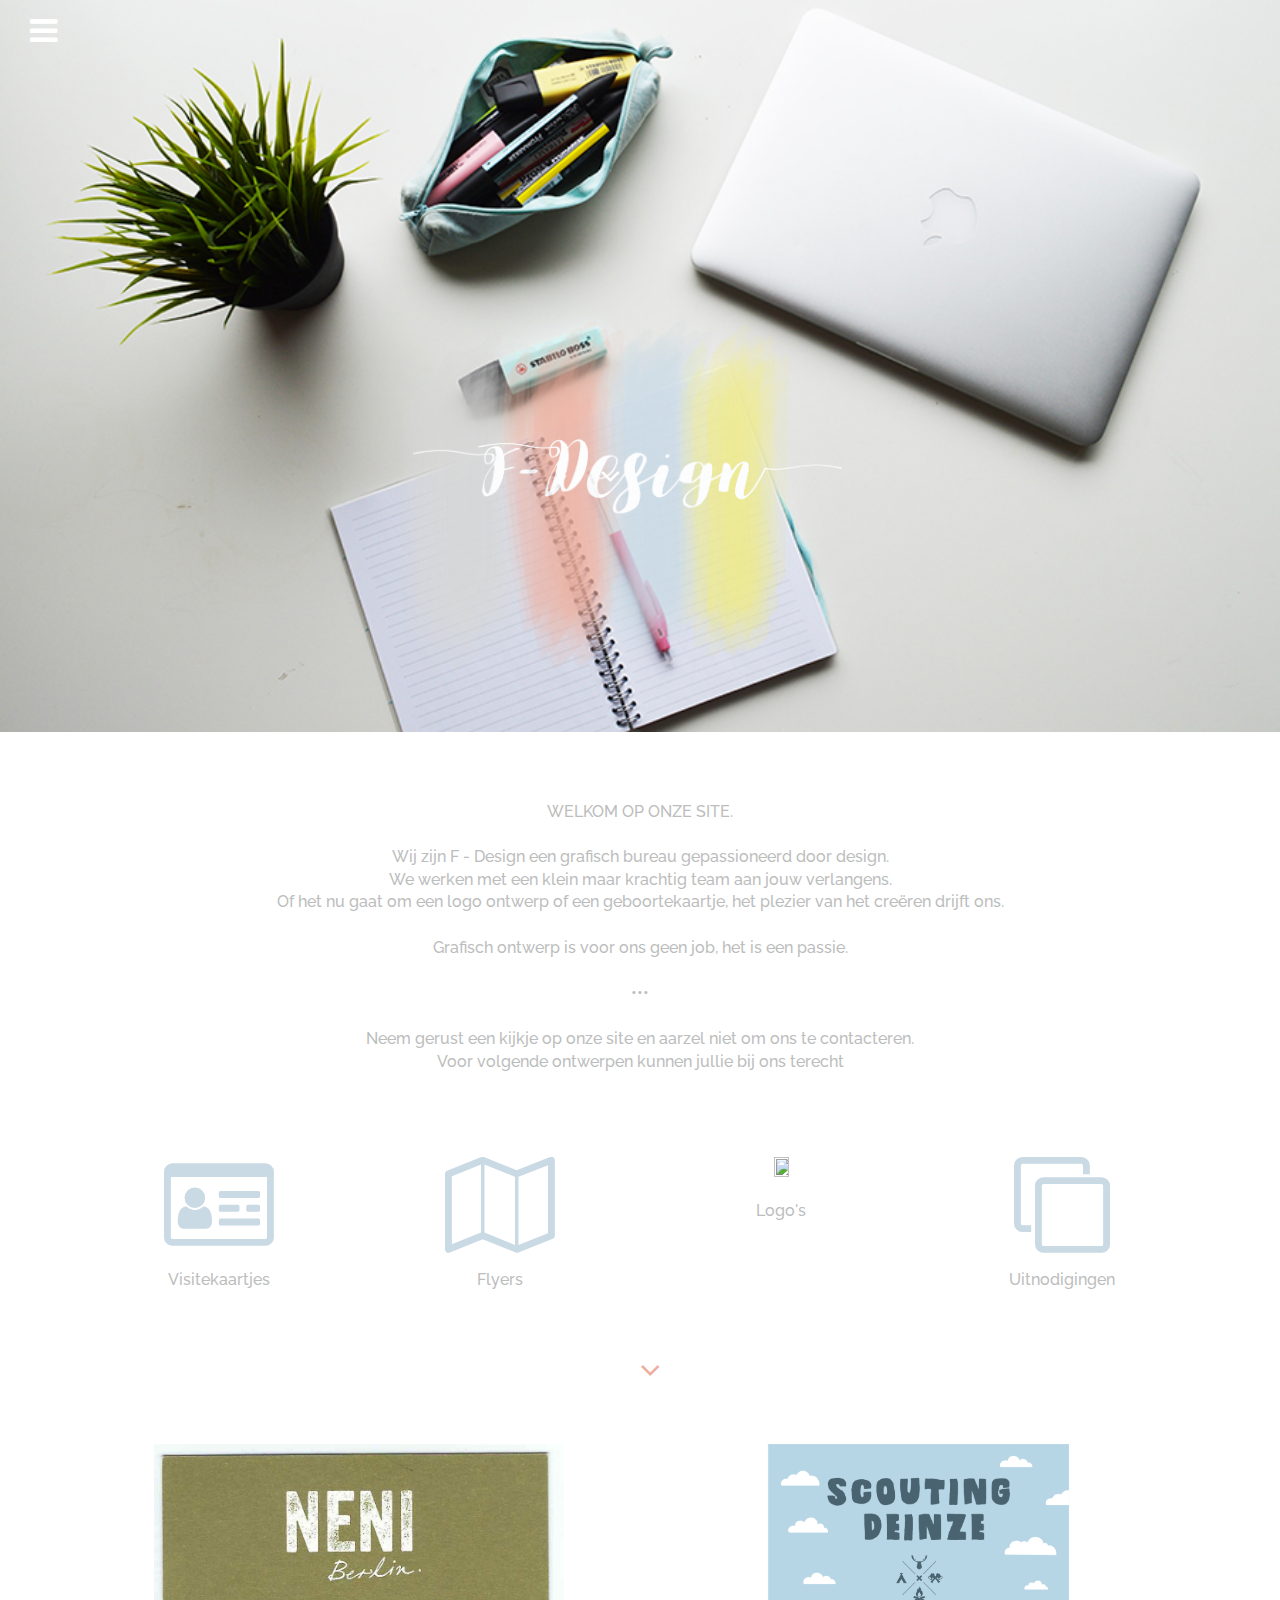
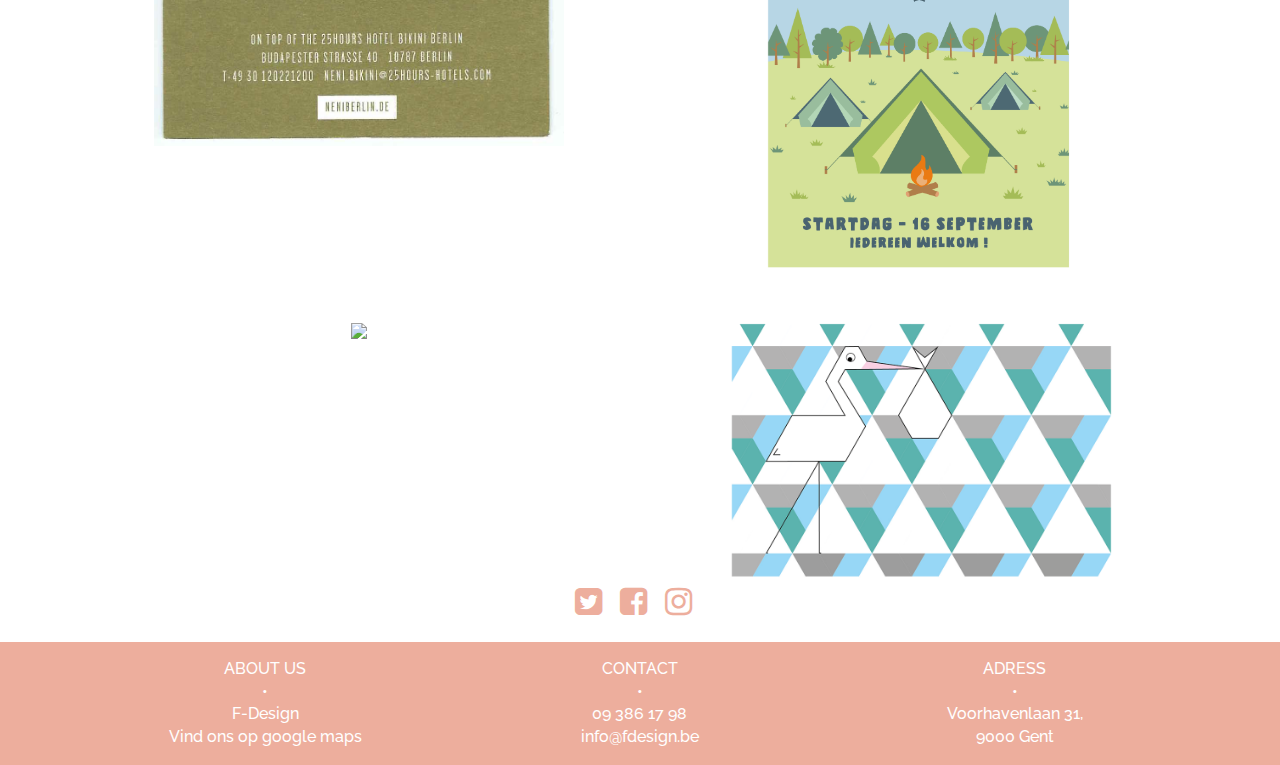
==== commit 2ee62695: "update5" ====
--- a/index.html
+++ b/index.html
@@ -68,9 +68,9 @@
         <div id="mySidenav" class="sidenav">
             <a href="javascript:void(0)" class="closebtn" onclick="closeNav()">&times;</a>
             <a href="A-over ons.html" class="btn_overons">Over Ons <br><i class="fa fa-users" aria-hidden="true"></i></a>
-            <a href="A-contact.html" class="btn_contact">Contact <br><i class="fa fa-phone" aria-hidden="true"></i></a>
-            <a href="A-portfolio.html" class="btn_portfolio">Portfolio <br><i class="fa fa-folder-open-o" aria-hidden="true"></i></a>
-            <a href="A-project.html" class="btn_project">Project <br><i class="fa fa-paint-brush" aria-hidden="true"></i></a>
+            <a href="B-contact.html" class="btn_contact">Contact <br><i class="fa fa-phone" aria-hidden="true"></i></a>
+            <a href="C-portfolio.html" class="btn_portfolio">Portfolio <br><i class="fa fa-folder-open-o" aria-hidden="true"></i></a>
+            <a href="D-project.html" class="btn_project">Project <br><i class="fa fa-paint-brush" aria-hidden="true"></i></a>
         </div>
 
 
@@ -191,12 +191,10 @@
                                
                     <img src="_img/logo.png" width="30%">
                     </div>
-                    
+
                     <div class="sf-grid__column-sm-6">     
                         <img src="_img/kaartje.png" width="70%" >
                     </div>
-
-                    
                 </div>
             </div>
         </div>
@@ -206,17 +204,16 @@
         <div class="sf-grid__wrapper">
             <div class="sf-grid__container">
                 <div class="sf-grid__row">
-                    <div class="sf-grid__column-xxsm-12" >
-
-                        
+                    <footer class="pre-footer" >
+                    <div class="sf-grid__column-xxsm-12">
                         <i class="fa fa-twitter-square" aria-hidden="true"></i></i>&nbsp; &nbsp; 
                         <i class="fa fa-facebook-square" aria-hidden="true"></i>&nbsp; &nbsp; 
                         <i class="fa fa-instagram" aria-hidden="true"></i>&nbsp; &nbsp;<br><br> 
                     </div>
-
-                </div>
-            </div>
-        </div>
+                </div>
+            </div>
+        </div>
+        
 
         <!--footer-->
         <div class="sf-grid__wrapper footer_roze">
--- a/css/typography.css
+++ b/css/typography.css
@@ -45,6 +45,8 @@
     left: 50%;
     font-family: 'Raleway', sans-serif;
     text-align:center;
-    font-size: 25px;
-    margin-left: -64px;
+    font-size: 30px;
+    margin-top: 70px;
+    margin-left: -100px;
+    
 }--- a/css/main.css
+++ b/css/main.css
@@ -80,6 +80,7 @@
     font-size: 6em;
     border-width: 0 0 .10em;
     transition:all 360ms ease-in 0.2;
+    z-index: 9999;
     }
 
 /* pijltjes */
@@ -284,17 +285,16 @@
 }
 .foto2 {
     position: absolute;
-
     max-width:100%; 
-    height:240px;
+    height:350px;
     top: 50%;
     left: 50%;
     z-index: 3;
-    margin-left: -120px;
-    margin-top: -110px;
-}
-
-}
+    margin-left: -240px;
+    margin-top: -130px;
+    opacity: 0.9;
+}
+
 .fa-bars {
     color:white;
     font-size:2em;
@@ -305,11 +305,12 @@
     cursor:pointer;
     z-index: 9999;
 }
+/*---- witte pijn onder---*/
 .wit{   
     color:white;
     font-size:2em;
     position: absolute;
-    top: 450px;
+    top: 460px;
     left: 600px;
     text-decoration: none;
 }
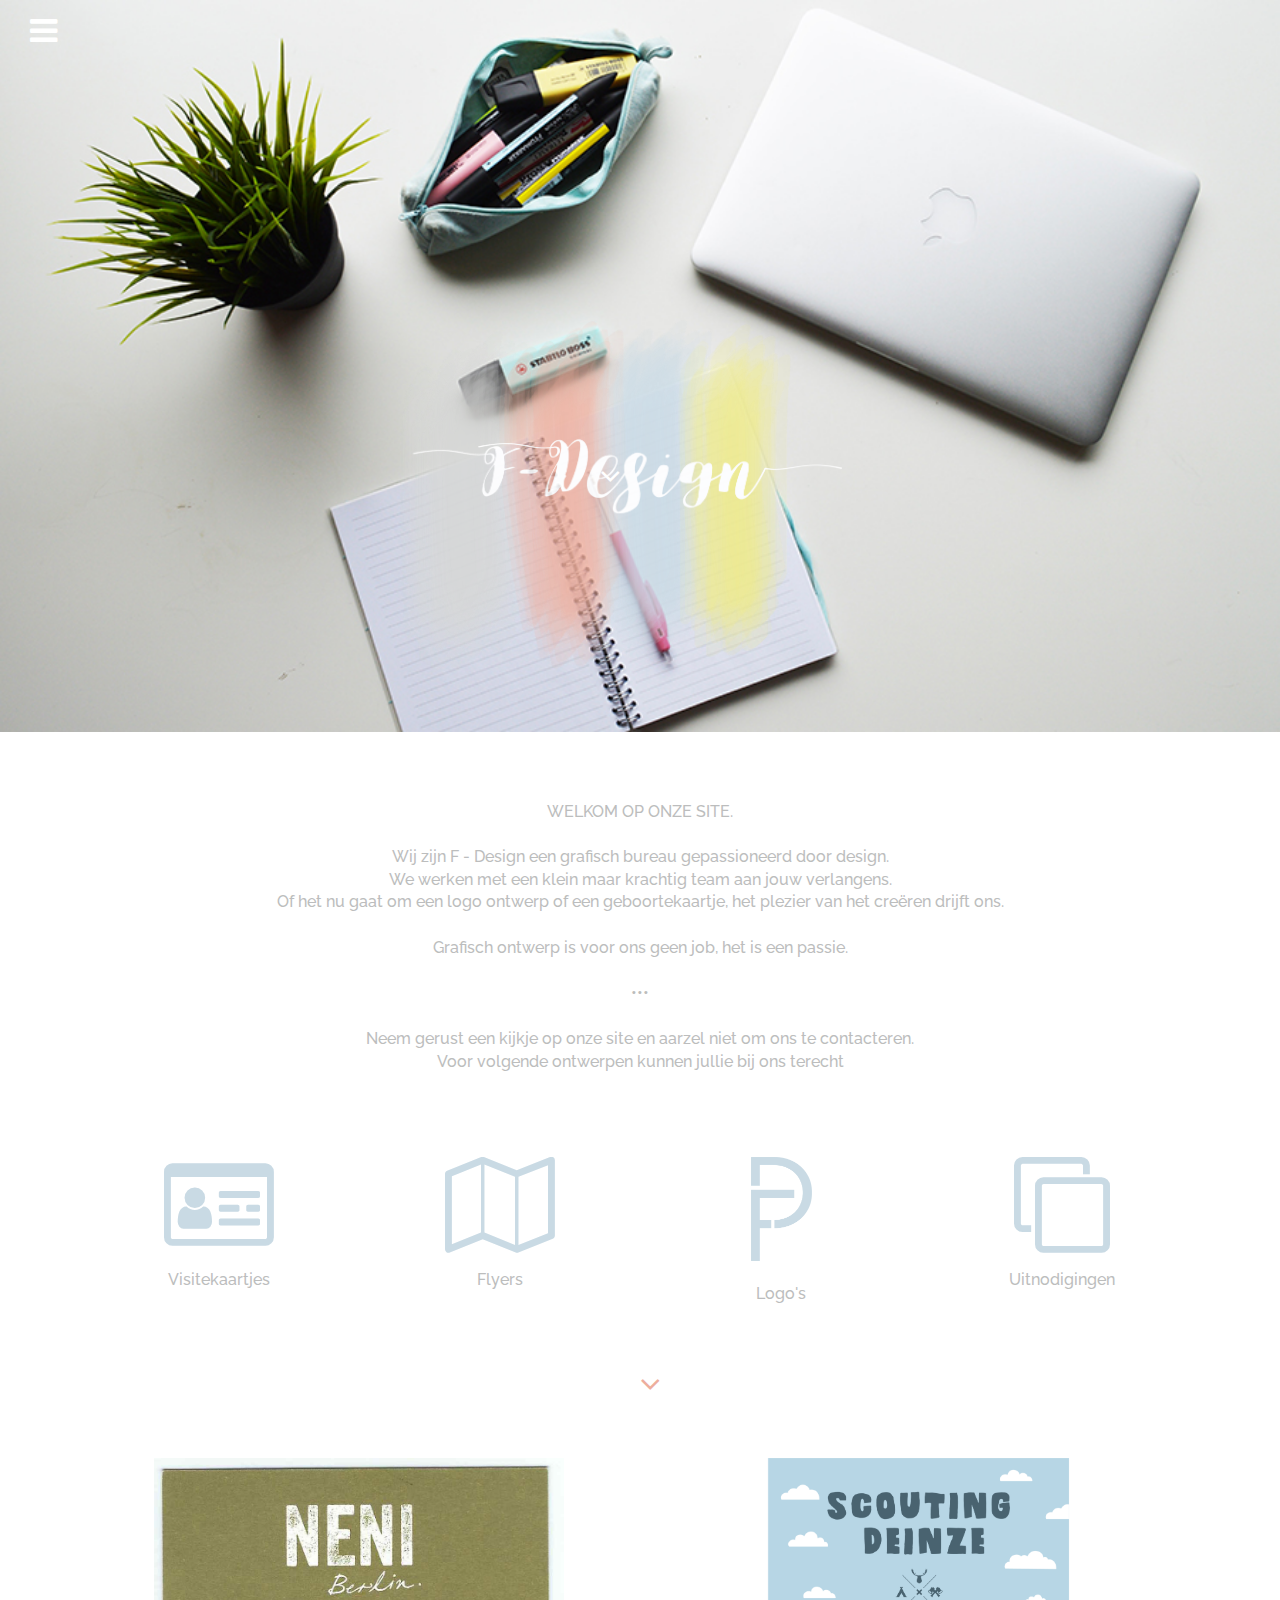
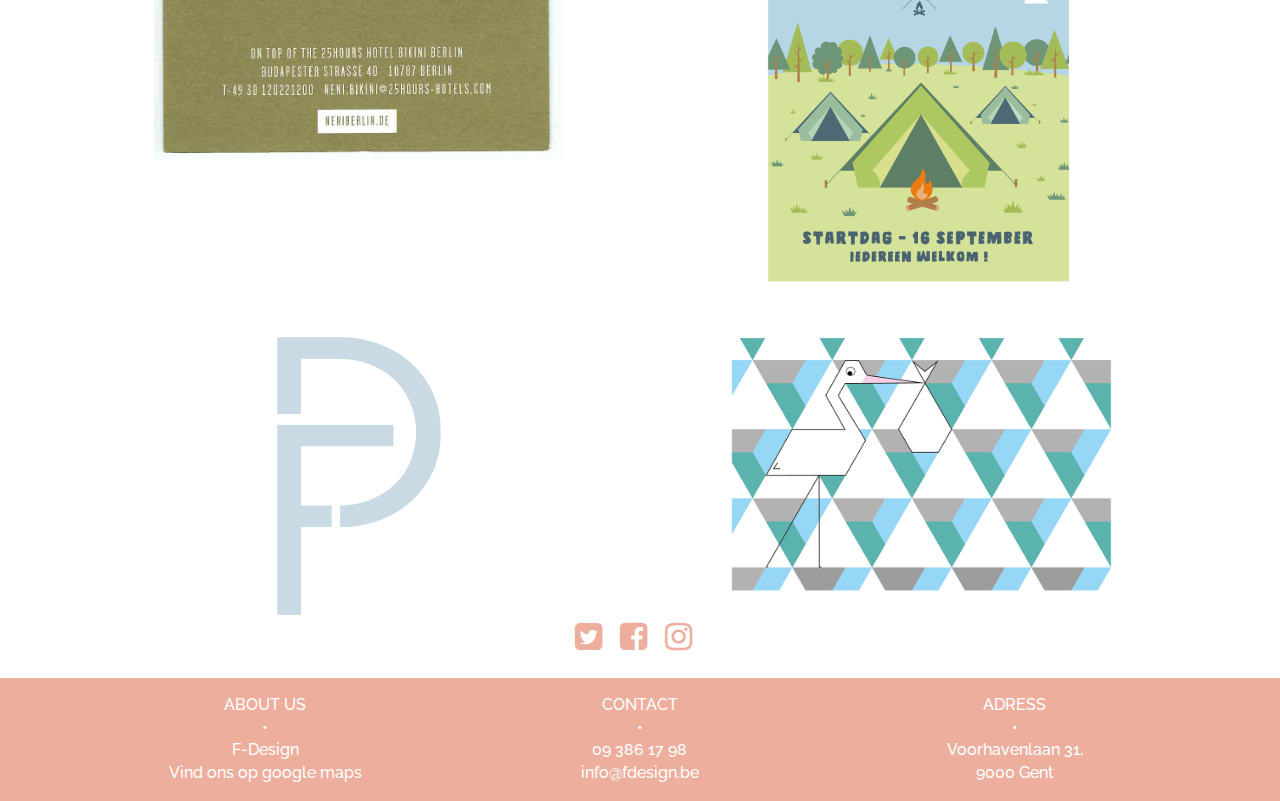
==== commit ebc9e7d7: "upload 6" ====
--- a/index.html
+++ b/index.html
@@ -1,15 +1,16 @@
-<!DOCTYPE html SYSTEM "about:legacy-compat"> 
+<!DOCTYPE html SYSTEM "about:legacy-compat">
 <html dir="ltr" lang="nl-be" class="no-js" prefix="og: http://ogp.me/ns#">
-  <head>
+
+<head>
     <!-- Character encoding -->
-	<meta charset="UTF-8">
-	<!-- Latest version of rendering engine -->
-	<meta http-equiv="X-UA-Compatible" content="IE=edge,chrome=1">
+    <meta charset="UTF-8">
+    <!-- Latest version of rendering engine -->
+    <meta http-equiv="X-UA-Compatible" content="IE=edge,chrome=1">
     <!-- Mobile Viewport -->
-	  <meta name="viewport" content="width=device-width, initial-scale=1, maximum-scale=1">
+    <meta name="viewport" content="width=device-width, initial-scale=1, maximum-scale=1">
     <!-- Most important SEO tag -->
     <title>F-Design</title>
-    <!-- Other SEO friendly tags -->	
+    <!-- Other SEO friendly tags -->
     <meta name="description" content="Lees hier alles over nieuwe media, html5 en andere ontwikkelingen in webdevelopment en mobile development. De docenten NMD willen graag hun kennis delen met jou!">
     <meta name="keywords" content="HTML5, JavaScript, jQuery, CSS3">
     <meta name="author" content="Arteveldehogeschool - Bachelor in de grafische en digitale media | MMP">
@@ -20,12 +21,12 @@
     <meta property="og:description" content="Lees hier alles over nieuwe media, html5 en andere ontwikkelingen in webdevelopment en mobile development. De docenten NMD willen graag hun kennis delen met jou!">
     <meta property="og:url" content="http://www.gdm.gent/">
     <meta property="og:site_name" content="GDM.GENT">
-    <meta property="og:image" content="_img/ahs.png">
+    <meta property="og:image" content="img/ahs.png">
     <meta property="og:image:width" content="129">
     <meta property="og:image:height" content="129">
     <!-- humans.txt -->
     <link rel="author" type="text/plain" href="/humans.txt">
-     <!-- DNS prefech for CDN -->
+    <!-- DNS prefech for CDN -->
     <link rel="dns-prefetch" href="//cdnjs.cloudflare.com">
     <link rel="dns-prefetch" href="//code.jquery.com">
     <link rel="dns-prefetch" href="//maxcdn.bootstrapcdn.com">
@@ -47,24 +48,22 @@
     <link rel="stylesheet" media="all" href="css/main.css">
     <!-- Modernizr: feature detection -->
     <script src="vendor/modernizr/modernizr.min.js"></script>
- 
-  </head>
+
+</head>
 
 <!-- linken aan pagina's -->
+
 <body>
-
-
-<div class="header">
-  <img class="foto1" src="_img/home.jpg" class="header" />
-  <img class="foto2" src="_img/fdesign.png" class="header" >
-  <span onclick="openNav()"><a class="fa fa-bars" aria-hidden="true"></a></span>
-  
-  <A HREF="#welkom" <i class="fa fa-angle-down wit"></i></A>
-                    
-</div>
-
-<header class="topnav">
-   
+    <div class="header">
+        <img class="foto1" src="img/home.jpg" class="header" />
+        <img class="foto2" src="img/fdesign.png" class="header">
+        <span onclick="openNav()"><a class="fa fa-bars" aria-hidden="true"></a></span>
+        
+        <A HREF="#welkom" <i class="fa fa-angle-down wit"></i></A>
+    </div>
+
+    <header class="topnav">
+
         <div id="mySidenav" class="sidenav">
             <a href="javascript:void(0)" class="closebtn" onclick="closeNav()">&times;</a>
             <a href="A-over ons.html" class="btn_overons">Over Ons <br><i class="fa fa-users" aria-hidden="true"></i></a>
@@ -74,45 +73,41 @@
         </div>
 
 
-<script>
-        /* Open gaan*/
-        function openNav() {
-            document.getElementById("mySidenav").style.width = "250px";
-        }
-
-        /* dicht gaan */
-        function closeNav() {
-            document.getElementById("mySidenav").style.width = "0";
-        }
-</script>
-
-</header>
-        <!-- pijltje met link naar deel van de pagina-->
-        
-        <A NAME="welkom">
-        <br>
-        <div class="sf-grid__wrapper">
-            <div class="sf-grid__container">
-                <div class="sf-grid__row">
-                    <div class="sf-grid__column-1">
-                            <article>
-                                <!-- inhoud -->
-                                </div>
-                                <br>
-                                <p>WELKOM OP ONZE SITE.<br>
-                                <br>
-                                Wij zijn F - Design een grafisch bureau gepassioneerd door design.<br> 
-                                We werken met een klein maar krachtig team aan jouw verlangens.<br>
-                                Of het nu gaat om een logo ontwerp of een geboortekaartje, het plezier van het creëren drijft ons.<br>
-                                <br>
-                                Grafisch ontwerp is voor ons geen job, het is een passie.<br>
-                                <br>
-                                •••<br>
-                                <br>
-                                Neem gerust een kijkje op onze site en aarzel niet om ons te contacteren.<br>
-                                Voor volgende ontwerpen kunnen jullie bij ons terecht
-                                </p>
-                            </article>
+        <script>
+            /* Open gaan*/
+            function openNav() {
+                document.getElementById("mySidenav").style.width = "250px";
+            }
+
+            /* dicht gaan */
+            function closeNav() {
+                document.getElementById("mySidenav").style.width = "0";
+            }
+        </script>
+
+    </header>
+    <!-- pijltje met link naar deel van de pagina-->
+
+    <A NAME="welkom">
+        <br>
+        <div class="sf-grid__wrapper">
+            <div class="sf-grid__container">
+                <div class="sf-grid__row">
+                    <div class="sf-grid__column-12">
+                        <article>
+                            <!-- inhoud -->
+                    <br>
+                    <p>WELKOM OP ONZE SITE.<br>
+                        <br> Wij zijn F - Design een grafisch bureau gepassioneerd door design.<br> We werken met een klein
+                        maar krachtig team aan jouw verlangens.<br> Of het nu gaat om een logo ontwerp of een geboortekaartje,
+                        het plezier van het creëren drijft ons.<br>
+                        <br> Grafisch ontwerp is voor ons geen job, het is een passie.<br>
+                        <br> •••
+                        <br>
+                        <br> Neem gerust een kijkje op onze site en aarzel niet om ons te contacteren.<br> Voor volgende
+                        ontwerpen kunnen jullie bij ons terecht
+                    </p>
+                        </article>
                     </div>
                 </div>
             </div>
@@ -124,60 +119,59 @@
         <div class="sf-grid__wrapper pijlers">
             <div class="sf-grid__container">
                 <div class="sf-grid__row">
-                    <div class="sf-grid__column-lg-3 ">  
-                        <i class="fa fa-id-card-o" aria-hidden="true" class="V" ></i>
-                        <p>
-                        Visitekaartjes
-                        </p>
-                    </div>
-
-                    <div class="sf-grid__column-lg-3 "> 
+                    <div class="sf-grid__column-lg-3 ">
+                        <i class="fa fa-id-card-o" aria-hidden="true" class="V"></i>
+                        <p>
+                            Visitekaartjes
+                        </p>
+                    </div>
+
+                    <div class="sf-grid__column-lg-3 ">
                         <i class="fa fa-map-o" aria-hidden="true" class="F"></i>
                         <p>
-                        Flyers
-                        </p>
-                    </div>
-                    <div class="sf-grid__column-lg-3 "> 
-                        <img src="_img/logo.png" width="5%" height="5%" class="foto" class="L">
-                        <p>
-                        Logo's
-                        </p>
-                    </div>
-
-                    <div class="sf-grid__column-lg-3 "> 
-                    <i class="fa fa-clone" aria-hidden="true" class="U"></i>
-                        
-                        <p>
-                        Uitnodigingen
-                        </p>
-                    </div>
-                </div>
-            </div>
-        </div>
-        <br>
-        <br>
-        <A HREF="#foto's" <i class="fa fa-angle-down roze"></i></A>
-        <br>
-        <br>
-
-        <!-- pijltje -->     
-        <br>
-        <br>
-        <!-- foto's eerste rij -->
-        <div class="sf-grid__wrapper">
-            <div class="sf-grid__container">
-                <A NAME="foto's">
-                <div class="sf-grid__row">
-                    <div class="sf-grid__column-sm-6"> 
-                         
-                        <!-- links die naar hier verwijst -->       
-                        <img src="_img/neni.jpg" width="75%" >
-                    </div>
-
-                    <div class="sf-grid__column-6">           
-                        <img src="_img/flyer.png" width="70%">
-                    </div>
-                </div>
+                            Flyers
+                        </p>
+                    </div>
+                    <div class="sf-grid__column-lg-3 ">
+                        <img src="img/logo.png" width="5%" height="5%" class="foto" class="L">
+                        <p>
+                            Logo's
+                        </p>
+                    </div>
+
+                    <div class="sf-grid__column-lg-3 ">
+                        <i class="fa fa-clone" aria-hidden="true" class="U"></i>
+                        <p>
+                            Uitnodigingen
+                        </p>
+                    </div>
+                </div>
+            </div>
+        </div>
+        <br>
+        <br>
+        <A HREF="#fotos" class="fa fa-angle-down roze">
+            </>
+        </A>
+        <br>
+        <br>
+
+        <!-- pijltje -->
+        <br>
+        <br>
+        <!-- fotos eerste rij -->
+        <div class="sf-grid__wrapper">
+            <div class="sf-grid__container">
+                <A NAME="fotos">
+                    <div class="sf-grid__row">
+                        <div class="sf-grid__column-sm-6">
+                            <!-- links die naar hier verwijst -->
+                            <img src="img/neni.jpg" width="75%">
+                        </div>
+                        <div class="sf-grid__column-6">
+                            <img src="img/flyer.png" width="70%">
+                        </div>
+                    </div>
             </div>
         </div>
         <br>
@@ -186,14 +180,12 @@
         <div class="sf-grid__wrapper">
             <div class="sf-grid__container">
                 <div class="sf-grid__row">
-                    
-                    <div class="sf-grid__column-sm-6">   
-                               
-                    <img src="_img/logo.png" width="30%">
-                    </div>
-
-                    <div class="sf-grid__column-sm-6">     
-                        <img src="_img/kaartje.png" width="70%" >
+
+                    <div class="sf-grid__column-sm-6">
+                        <img src="img/logo.png" width="30%">
+                    </div>
+                    <div class="sf-grid__column-sm-6">
+                        <img src="img/kaartje.png" width="70%">
                     </div>
                 </div>
             </div>
@@ -204,56 +196,52 @@
         <div class="sf-grid__wrapper">
             <div class="sf-grid__container">
                 <div class="sf-grid__row">
-                    <footer class="pre-footer" >
-                    <div class="sf-grid__column-xxsm-12">
-                        <i class="fa fa-twitter-square" aria-hidden="true"></i></i>&nbsp; &nbsp; 
-                        <i class="fa fa-facebook-square" aria-hidden="true"></i>&nbsp; &nbsp; 
-                        <i class="fa fa-instagram" aria-hidden="true"></i>&nbsp; &nbsp;<br><br> 
-                    </div>
-                </div>
-            </div>
-        </div>
-        
+                    <footer class="pre-footer">
+                        <div class="sf-grid__column-xxsm-12">
+                            <i class="fa fa-twitter-square" aria-hidden="true"></i></i>&nbsp; &nbsp;
+                            <i class="fa fa-facebook-square" aria-hidden="true"></i>&nbsp; &nbsp;
+                            <i class="fa fa-instagram" aria-hidden="true"></i>&nbsp; &nbsp;<br><br>
+                        </div>
+                </div>
+            </div>
+        </div>
 
         <!--footer-->
         <div class="sf-grid__wrapper footer_roze">
             <div class="sf-grid__container ">
                 <div class="sf-grid__row">
-                        
+
                     <footer>
-                     <div class="sf-grid__column-md-4">
-                         
-                         <article >
-                            <p class="witte_tekst"> ABOUT US<br>
-                            •<br>
-                            F-Design<br>
-                            Vind ons op google maps</p>
-                        </article>
-                    </div>
-            
-                    <div class="sf-grid__column-md-4">
-                        <article >
-                        <p class="witte_tekst"> CONTACT<br>
-                            •<br>
-                            09 386 17 98<br>
-                            info@fdesign.be</p>
-                        </article>
-                    </div>
-        
-                    <div class="sf-grid__column-md-4">
-                        <article >
-                        <p class="witte_tekst"> ADRESS <br>
-                            •<br>
-                            Voorhavenlaan 31,<br>
-                            9000 Gent</p>
-                        </article>
-                    </div>
-                </footer>
-            </div>
-        </div>
-    </div>
-    <!-- einde footer-->  
-      
+                        <div class="sf-grid__column-md-4">
+
+                            <article>
+                                <p class="witte_tekst"> ABOUT US<br> •
+                                    <br> F-Design
+                                    <br> Vind ons op google maps</p>
+                            </article>
+                        </div>
+
+                        <div class="sf-grid__column-md-4">
+                            <article>
+                                <p class="witte_tekst"> CONTACT<br> •
+                                    <br> 09 386 17 98
+                                    <br> info@fdesign.be
+                                </p>
+                            </article>
+                        </div>
+
+                        <div class="sf-grid__column-md-4">
+                            <article>
+                                <p class="witte_tekst"> ADRESS <br> •
+                                    <br> Voorhavenlaan 31,
+                                    <br> 9000 Gent</p>
+                            </article>
+                        </div>
+                    </footer>
+                </div>
+            </div>
+        </div>
+        <!-- einde footer-->
+
 </body>
 </html>
-
--- a/css/typography.css
+++ b/css/typography.css
@@ -1,9 +1,10 @@
 body {
-  font-family: 'Raley', sans-serif;
-  font-size: 16px;
-  font-weight: 300;
-  font-style: normal;
-  line-height: 1.42;
+    font-family: 'Raley', sans-serif;
+    font-size: 16px;
+    font-weight: 300;
+    font-style: normal;
+    line-height: 1.42;
+    text-decoration: none;
 }
 
 p,
@@ -14,39 +15,52 @@
 h5,
 h6,
 .keywords {
-    font-family: 'Raleway', sans-serif;
-    text-align:center;
+    font-family: 'Raleway', sans-serif, thin;
+    text-align: center;
     font-size: 16px;
     font-weight: 500;
     font-style: normal;
     line-height: 1.42;
+    text-decoration: none;
 }
+
 p {
     color: hsl(180, 1.2%, 74%)
 }
 
-h1 
-    { border-bottom: 1px solid hsl( 202, 33.3%, 70%);
+h1 {
+    border-bottom: 1px solid hsl( 202, 33.3%, 70%);
     font-size: 1rem;
     line-height: 2em;
     margin-top: 1em;
-
-}
-h2 
-    { color:  hsl( 202, 33.3%, 84%)
 }
 
-#logo_tekst{
+h2 {
+    color: hsl( 202, 33.3%, 84%)
+}
 
+#logo_tekst {
     z-index: 5;
     position: absolute;
-    color:white;
+    color: white;
     top: 50%;
     left: 50%;
     font-family: 'Raleway', sans-serif;
-    text-align:center;
+    text-align: center;
     font-size: 30px;
     margin-top: 70px;
     margin-left: -100px;
-    
-}+}
+
+.namenmidden {
+    padding-left: 5em;
+}
+
+.witte_tekst {
+        color: white;
+    }
+
+.witte_tekst_groot {
+        color: white;
+        font-size: 18px;
+    }--- a/css/main.css
+++ b/css/main.css
@@ -1,333 +1,564 @@
-/* Typografie */
-@import url('https://fonts.googleapis.com/css?family=Raleway');
-body
-{
-    text-align: center;
-    display: block;
-    border-color:white;}
-
-.witte_tekst {
-    color: white; }
-    
-/* Kleuren */
-.colours__colour--a {
-    background-color: hsl(202, 33.3%, 84.1%);}
-.colours__colour--b {
-    background-color: hsl( 57, 78.3%, 72.9%);}
-.colours__colour--c {
-    background-color: hsl(180, 1.2%, 84.1%);}
-.colours__colour--d {
-    background-color: hsl(13, 69%, 77.3%);}
-/* Style the links inside the navigation bar */
-.topnav a {
-    color: white;
-    float: left;
-    display: block;
-    text-align: center;
-    padding: 50px 50px;
-    text-decoration: none;
-    font-size: 17px;  }
-    
-.topnav a.btn_home { background-color: hsl(180, 1.2%, 70%);
-                         opacity: 0.5;
-                         height: 8rem;
-                         width: 18rem; }
-
-.topnav a.btn_home:hover { background-color: hsl(180, 1.2%, 70%);
-                                opacity: 1;}
-                                
-.topnav a.btn_overons { background-color: hsl(180, 1.2%, 84.1%);
-                         opacity: 0.5;
-                         height: 8rem;
-                         width: 18rem;  }
-
-.topnav a.btn_overons:hover { background-color: hsl(180, 1.2%, 84.1%);
-                                opacity: 1;}
-
-.topnav a.btn_contact{background-color: hsl(13, 69%, 77.3%);
-                        opacity: 0.5;
-                         height: 8rem;
-                         width: 18rem}
-
-.topnav a.btn_contact:hover { background-color: hsl(13, 69%, 77.3%);
-                             opacity: 1;}
-
-.topnav a.btn_portfolio {background-color: hsl( 202, 33.3%, 84.1%);
-                        opacity: 0.5;
-                         height: 8rem;
-                         width: 18rem}
-
-.topnav a.btn_portfolio:hover { background-color: hsl( 202, 33.3%, 84.1%);
-                                opacity: 1;}
-
-.topnav a.btn_project {background-color: hsl( 57, 78.3%, 72.9%);
-                        opacity: 0.5;
-                         height: 8rem;
-                         width: 18rem}
-
-.topnav a.btn_project:hover { background-color: hsl( 57, 78.3%, 72.9%);
-                             opacity: 1;}
-
-/* 2. COMPONENTS: onderdelen, worden in de algemene lay-out geplaatst */
-
-/* Knoppen  .fa = alles
+    /* Typografie */
+
+    @import url('https://fonts.googleapis.com/css?family=Raleway');
+    body {
+        text-align: center;
+        display: block;
+        border-color: white;
+    }
+    /* Kleuren */
+
+    .colours__colour--a {
+        background-color: hsl(202, 33.3%, 84.1%);
+    }
+
+    .colours__colour--b {
+        background-color: hsl( 57, 78.3%, 72.9%);
+    }
+
+    .colours__colour--c {
+        background-color: hsl(180, 1.2%, 84.1%);
+    }
+
+    .colours__colour--d {
+        background-color: hsl(13, 69%, 77.3%);
+    }
+    /* Style the links inside the navigation bar */
+
+    .topnav a {
+        text-decoration: none;
+        color: white;
+        float: left;
+        display: block;
+        text-align: center;
+        padding: 50px 50px;
+        font-size: 17px;
+    }
+
+    .topnav a.btn_home {
+        text-decoration: none;
+        background-color: hsl(180, 1.2%, 70%);
+        opacity: 0.5;
+        height: 8rem;
+        width: 18rem;
+    }
+
+    .topnav a.btn_home:hover {
+        background-color: hsl(180, 1.2%, 70%);
+        opacity: 1;
+    }
+
+    .topnav a.btn_overons {
+        background-color: hsl(180, 1.2%, 84.1%);
+        opacity: 0.5;
+        height: 8rem;
+        width: 18rem;
+    }
+
+    .topnav a.btn_overons:hover {
+        background-color: hsl(180, 1.2%, 84.1%);
+        opacity: 1;
+    }
+
+    .topnav a.btn_contact {
+        background-color: hsl(13, 69%, 77.3%);
+        opacity: 0.5;
+        height: 8rem;
+        width: 18rem
+    }
+
+    .topnav a.btn_contact:hover {
+        background-color: hsl(13, 69%, 77.3%);
+        opacity: 1;
+    }
+
+    .topnav a.btn_portfolio {
+        background-color: hsl( 202, 33.3%, 84.1%);
+        opacity: 0.5;
+        height: 8rem;
+        width: 18rem
+    }
+
+    .topnav a.btn_portfolio:hover {
+        background-color: hsl( 202, 33.3%, 84.1%);
+        opacity: 1;
+    }
+
+    .topnav a.btn_project {
+        background-color: hsl( 57, 78.3%, 72.9%);
+        opacity: 0.5;
+        height: 8rem;
+        width: 18rem
+    }
+
+    .topnav a.btn_project:hover {
+        background-color: hsl( 57, 78.3%, 72.9%);
+        opacity: 1;
+    }
+    /* 2. COMPONENTS: onderdelen, worden in de algemene lay-out geplaatst */
+    /* Knoppen  .fa = alles
 andere .fa.... is een aanpassing
 .fa .... hover is het effect*/
 
-.fa {
-    color: hsl( 202, 33.3%, 84.1%);
-    text-align: center;
-    font-size: 6em;
-    border-width: 0 0 .10em;
-    transition:all 360ms ease-in 0.2;
-    z-index: 9999;
-    }
-
-/* pijltjes */
-.fa-long-arrow-right
-{
-   color: hsl( 202, 33.3%, 84.1%);
-                 font-size: 2.5em; 
-}
-.fa-angle-right,
-.fa-angle-down
-                {
-                 color: hsl( 202, 33.3%, 84.1%);
-                 font-size: 2em;
-                }
-.fa-long-arrow-right:hover
-{
-    color: hsl( 202, 33.3%, 90.1%);
-                    font-size: 2.5em;
-}
-.fa-angle-right:hover,
-.fa-angle-down:hover
-                    {
-                    color: hsl( 202, 33.3%, 90.1%);
-                    font-size: 2em;
-                    }
-/* menu */
-.fa-home,
-.fa-users,
-.fa-phone,
-.fa-folder-open-o,
-.fa-paint-brush
-                {
-                color: white;
-                font-size:3em;
-                }
-.fa-home:hover,
-.fa-users:hover,
-.fa-phone:hover,
-.fa-folder-open-o:hover,
-.fa-paint-brush:hover
-{color: white;
-font-size:3em;
-}
-/* algemeen alles pijlers */
-.pijlers
-{ text-align: center; 
-color: hsl(202, 33.3%, 84.1%);}
-/* pijler map */
-.fa-map-o{
-    font-size: 6em;}
-/* pijlers logo */
-
-.foto{
+    .fa {
+        color: hsl( 202, 33.3%, 84.1%);
+        text-align: center;
+        font-size: 6em;
+        border-width: 0 0 .10em;
+        transition: all 360ms ease-in 0.2;
+        z-index: 9999;
+        text-decoration: none;
+    }
+    /* pijltjes */
+
+    .fa-long-arrow-right {
+        color: hsl( 202, 33.3%, 84%);
+        font-size: 2.5em;
+    }
+
+    .fa-long-arrow-right:hover {
+        color: hsl( 202, 33.3%, 90%);
+        font-size: 2.5em;
+    }
+
+    .fa-angle-right,
+    .fa-angle-down {
+        color: hsl( 202, 33.3%, 84%);
+        font-size: 2em;
+    }
+
+    .fa-angle-right:hover,
+    .fa-angle-down:hover {
+        color: hsl( 202, 33.3%, 90%);
+        font-size: 2em;
+    }
+
+    .fa-angle-up {
+        color: hsl( 202, 33.3%, 84%);
+        font-size: 2em;
+        float: right;
+        margin: 50px;
+    }
+
+    .fa-angle-up:hover {
+        color: hsl( 202, 33.3%, 90%);
+        font-size: 2em;
+        float: right;
+        margin: 50px;
+    }
+    /* menu */
+
+    .fa-home,
+    .fa-users,
+    .fa-phone,
+    .fa-folder-open-o,
+    .fa-paint-brush {
+        color: white;
+        font-size: 3em;
+    }
+
+    .fa-home:hover,
+    .fa-users:hover,
+    .fa-phone:hover,
+    .fa-folder-open-o:hover,
+    .fa-paint-brush:hover {
+        color: white;
+        font-size: 3em;
+    }
+    /* algemeen alles pijlers */
+
+    .pijlers {
+        text-align: center;
+        color: hsl(202, 33.3%, 84.1%);
+    }
+    /* pijler map */
+
+    .fa-map-o {
+        font-size: 6em;
+    }
+    /* pijlers logo */
+
+    .foto {
         height: 23%;
-        width:23%;
-        margin-right:70px;
-        margin-left:72px;
-     }
-/* pijlers kaart en uitn. */
-.fa-id-card-o,
-.fa-clone,
-{ font-size: 8em;
-    margin: 70px;}
-/* social media */
-.fa-twitter-square,
-.fa-facebook-square,
-.fa-instagram
-                { 
-                font-size: 2em;    
-                color: hsl(13, 69%, 77.3%);
-                border-width: 0 0 .10em;
-                }
-.fa-twitter-square:hover,
-.fa-facebook-square:hover,
-.fa-instagram:hover {
-    font-size: 2em;
-    color: hsl(13, 69%, 77.3%);
-    opacity:0.5;
-    }
-.grijs
-                { 
-                font-size: 2em;    
-                color: hsl(180, 1.2%, 84.1%);
-                border-width: 0 0 .10em;
-                }
-.grijs:hover {
-    font-size: 2em;
-    color: hsl(180, 1.2%, 84.1%);
-    opacity:0.5;
-    }
-.geel
-                { 
-                font-size: 2em;    
-                color: hsl( 57, 78.3%, 72.9%);
-                border-width: 0 0 .10em;
-                }
-.geel:hover {
-    font-size: 2em;
-    color: hsl( 57, 78.3%, 72.9%);
-    opacity:0.5;
-    }
-.blauw
-                { 
-                font-size: 2em;    
-                color: hsl( 202, 33.3%, 84.1%);
-                border-width: 0 0 .10em;
-                }
-.blauw:hover {
-    font-size: 2em;
-    color: hsl( 202, 33.3%, 84.1%);
-    opacity:0.5;
-    }
-/* Lay out voor iconen en effect wanneer je er op tikt*/
-.pijler1 
-        {
+        width: 23%;
+        margin-right: 70px;
+        margin-left: 72px;
+    }
+    /* pijlers kaart en uitn. */
+
+    .fa-id-card-o,
+    .fa-clone,
+    {
+        font-size: 8em;
+        margin: 70px;
+    }
+    /* social media */
+
+    .fa-twitter-square,
+    .fa-facebook-square,
+    .fa-instagram {
+        font-size: 2em;
+        color: hsl(13, 69%, 77.3%);
+        border-width: 0 0 .10em;
+    }
+
+    .fa-twitter-square:hover,
+    .fa-facebook-square:hover,
+    .fa-instagram:hover {
+        font-size: 2em;
+        color: hsl(13, 69%, 77.3%);
+        opacity: 0.5;
+    }
+
+    .grijs {
+        font-size: 2em;
+        color: hsl(180, 1.2%, 84.1%);
+        border-width: 0 0 .10em;
+    }
+
+    .grijs:hover {
+        font-size: 2em;
+        color: hsl(180, 1.2%, 84.1%);
+        opacity: 0.5;
+    }
+
+    .geel {
+        font-size: 2em;
+        color: hsl( 57, 78.3%, 72.9%);
+        border-width: 0 0 .10em;
+    }
+
+    .geel:hover {
+        font-size: 2em;
+        color: hsl( 57, 78.3%, 72.9%);
+        opacity: 0.5;
+    }
+
+    .blauw {
+        font-size: 2em;
+        color: hsl( 202, 33.3%, 84.1%);
+        border-width: 0 0 .10em;
+    }
+
+    .blauw:hover {
+        font-size: 2em;
+        color: hsl( 202, 33.3%, 84.1%);
+        opacity: 0.5;
+    }
+    /* Lay out voor iconen en effect wanneer je er op tikt*/
+
+    .pijler1 {
         height: 4rem;
-        width: 2.5rem;  
+        width: 2.5rem;
+    }
+
+    .footer_roze {
+        width: 100%;
+        background: hsl(13, 69%, 77.3%);
+        position: relative;
+    }
+
+    .footer_grijs {
+        width: 100%;
+        background: hsl(180, 1.2%, 84.1%);
+        position: relative;
+    }
+
+    .footer_blauw {
+        width: 100%;
+        background: hsl( 202, 33.3%, 84.1%);
+        position: relative;
+    }
+
+    .footer_geel {
+        width: 100%;
+        background: hsl( 57, 78.3%, 72.9%);
+        position: relative;
+    }
+
+    .pijlers {
+        text-align: center;
+    }
+    /* The side navigation menu */
+
+    .sidenav {
+        height: 100%;
+        /* 100% Full-height */
+        width: 0;
+        /* 0 width - change this with JavaScript */
+        position: fixed;
+        /* Stay in place */
+        z-index: 1;
+        /* Stay on top */
+        top: 0;
+        left: 0;
+        overflow-x: hidden;
+        /* Disable horizontal scroll */
+        padding-top: 60px;
+        /* Place content 60px from the top */
+        transition: 0.5s;
+        /* 0.5 second transition effect to slide in the sidenav */
+    }
+    /* The navigation menu links */
+
+    .sidenav a {
+        padding: 8px 8px 8px 32px;
+        text-decoration: none;
+        font-size: 25px;
+        display: block;
+        transition: 0.3s
+    }
+    /* When you mouse over the navigation links, change their color */
+
+    .sidenav a:hover,
+    .offcanvas a:focus {
+        color: white;
+        text-decoration: none;
+    }
+    /* Position and style the close button (top right corner) */
+
+    .sidenav .closebtn {
+        position: absolute;
+        top: 0;
+        right: 25px;
+        font-size: 36px;
+        margin-left: 50px;
+    }
+    /* Style page content - use this if you want to push the page content to the right when you open the side navigation */
+
+    #main {
+        transition: margin-left .5s;
+        padding: 20px;
+    }
+    /* On smaller screens, where height is less than 450px, change the style of the sidenav (less padding and a smaller font size) */
+
+    @media screen and (max-height: 450px) {
+        .sidenav {
+            padding-top: 15px;
         }
-.footer_roze
-{
-width:100%;
-background:  hsl(13, 69%, 77.3%);
-position: relative;
-}
-.footer_grijs
-{
-width:100%;
-background:  hsl(180, 1.2%, 84.1%);
-position: relative;
-}
-.footer_blauw
-{
-width:100%;
-background:  hsl( 202, 33.3%, 84.1%);
-position: relative;
-}
-.footer_geel
-{
-width:100%;
-background:  hsl( 57, 78.3%, 72.9%);
-position: relative;
-}
-.pijlers
-{ text-align: center; }
-
-/* The side navigation menu */
-.sidenav {
-    height: 100%; /* 100% Full-height */
-    width: 0; /* 0 width - change this with JavaScript */
-    position: fixed; /* Stay in place */
-    z-index: 1; /* Stay on top */
-    top: 0;
-    left: 0;
-    overflow-x: hidden; /* Disable horizontal scroll */
-    padding-top: 60px; /* Place content 60px from the top */
-    transition: 0.5s; /* 0.5 second transition effect to slide in the sidenav */
-}
-/* The navigation menu links */
-.sidenav a {
-    padding: 8px 8px 8px 32px;
-    text-decoration: none;
-    font-size: 25px;
-    display: block;
-    transition: 0.3s
-}
-/* When you mouse over the navigation links, change their color */
-.sidenav a:hover, .offcanvas a:focus{
-    color: white;
-}
-/* Position and style the close button (top right corner) */
-.sidenav .closebtn {
-    position: absolute;
-    top: 0;
-    right: 25px;
-    font-size: 36px;
-    margin-left: 50px;
-}
-/* Style page content - use this if you want to push the page content to the right when you open the side navigation */
-#main {
-    transition: margin-left .5s;
-    padding: 20px;
-}
-/* On smaller screens, where height is less than 450px, change the style of the sidenav (less padding and a smaller font size) */
-@media screen and (max-height: 450px) {
-    .sidenav {padding-top: 15px;}
-    .sidenav a {font-size: 18px;}
-}
-.grijs_vlak{
-    background:  hsl(180, 1.2%, 84.1%);
-    position: relative;
-    width:250px; 
-    height:300px;
-    margin: 0 auto; 
-}
-.foto1 {
-    position: relative;
-    width:100%; 
-    height:100%;
-    top: 0;
-    left: 0;
-    z-index: 1;
-}
-.foto2 {
-    position: absolute;
-    max-width:100%; 
-    height:350px;
-    top: 50%;
-    left: 50%;
-    z-index: 3;
-    margin-left: -240px;
-    margin-top: -130px;
-    opacity: 0.9;
-}
-
-.fa-bars {
-    color:white;
-    font-size:2em;
-    position: absolute;
-    top: 15px;
-    left: 30px;
-    text-decoration: none;
-    cursor:pointer;
-    z-index: 9999;
-}
-/*---- witte pijn onder---*/
-.wit{   
-    color:white;
-    font-size:2em;
-    position: absolute;
-    top: 460px;
-    left: 600px;
-    text-decoration: none;
-}
-.wit:hover{   
-    color: white;
-    font-size: 2.5em;
-    top: 450px;
-    left: 600px;
-}
-.roze{   
-    color:hsl(13, 69%, 77.3%);
-    font-size:2em;
-    position: absolute;
-    text-decoration: none;
-}
-.roze:hover{
-    color: hsl(13, 69%, 77.3%);
-    position: absolute;
-    font-size: 2.5em;
-}+        .sidenav a {
+            font-size: 18px;
+        }
+    }
+
+    .grijs_vlak {
+        background: hsl(180, 1.2%, 84.1%);
+        position: relative;
+        width: 250px;
+        height: 300px;
+        margin: 0 auto;
+    }
+
+    .foto1 {
+        position: relative;
+        width: 100%;
+        height: 100%;
+        top: 0;
+        left: 0;
+        z-index: 1;
+    }
+
+    .foto2 {
+        position: absolute;
+        max-width: 100%;
+        height: 350px;
+        top: 50%;
+        left: 50%;
+        z-index: 3;
+        margin-left: -240px;
+        margin-top: -130px;
+        opacity: 0.9;
+    }
+
+    .fa-bars {
+        color: white;
+        font-size: 2em;
+        position: absolute;
+        top: 15px;
+        left: 30px;
+        text-decoration: none;
+        cursor: pointer;
+        z-index: 9999;
+    }
+    /*---- witte pijn onder---*/
+
+    .wit {
+        color: white;
+        font-size: 2em;
+        position: absolute;
+        top: 460px;
+        left: 600px;
+        text-decoration: none;
+    }
+
+    .wit:hover {
+        color: white;
+        font-size: 2.5em;
+        top: 450px;
+        left: 600px;
+        text-decoration: none;
+    }
+
+    .roze {
+        color: hsl(13, 69%, 77.3%);
+        font-size: 2em;
+        position: absolute;
+        text-decoration: none;
+    }
+
+    .roze:hover {
+        color: hsl(13, 69%, 77.3%);
+        position: absolute;
+        font-size: 2.5em;
+    }
+    /* tekst op foto*/
+
+    .tekstfotos {
+        position: relative;
+    }
+
+    .tekstfotos p {
+        font-family: 'Raleway', sans-serif, thin;
+        font-size: 19px;
+        position: absolute;
+        left: 220px;
+        bottom: 20px;
+        width: 650px;
+        color: rgb(255, 255, 255);
+    }
+
+    .tekstnaastfoto p {
+        text-align: center;
+        font-family: 'Raleway', sans-serif, thin;
+        font-size: 19px;
+    }
+    /*linken naar namen wegdoen*/
+
+    a {
+        text-decoration: none;
+    }
+    /* test ---------------------------------- */
+
+    .naam,
+    .mail,
+    .bericht,
+    .telefoonnummer
+    .verzenden {
+        position: relative;
+        color: hsl(180, 1.2%, 74%);
+        width: 450px;
+    }
+    /* rand pijl*/
+
+    .pijl input {
+        border-color: white;
+        border-width: thin;
+        float: right;
+    }
+    /* rand pijl*/
+
+    input,
+    textarea {
+        left: 50%;
+        border-color: hsl(180, 1.2%, 80%);
+        border-width: thin;
+        border-style: solid;
+        resize: vertical;
+    }
+
+    select {
+        margin-bottom: 20px;
+        line-height: 20px;
+        width: 100%;
+        border-color: hsl(180, 1.2%, 80%);
+        border-width: thin;
+        border-style: solid;
+    }
+
+    #form-div {
+        left: 50%;
+        width: 450px;
+        position: absolute;
+        margin-top: 30px;
+        margin-left: -260px;
+    }
+    /* tekst in kader */
+
+    .feedback-input {
+        line-height: 20px;
+        padding: 13px 13px 13px 52px;
+        margin-bottom: 2px;
+        width: 120%;
+    }
+    /* tekentjes formulier */
+
+    .naam:before {
+        content: "\f007";
+        font-family: FontAwesome;
+        color: hsl( 202, 33.3%, 84.1%);
+        font-size: 2em;
+        position: absolute;
+        top: 5px;
+        left: 10px;
+    }
+
+    .mail:before {
+        content: "\f0e0";
+        font-family: FontAwesome;
+        color: hsl( 202, 33.3%, 84.1%);
+        font-size: 2em;
+        position: absolute;
+        top: 5px;
+        left: 10px;
+    }
+    .telefoonnummer:before {
+        content: "\f095";
+        font-family: FontAwesome ;
+        color: hsl( 202, 33.3%, 84.1%);
+        font-size: 2em;
+        position: absolute;
+        top: 5px;
+        left: 10px;
+    }
+    .bericht:before {
+        content: "\f040";
+        font-family: FontAwesome;
+        color: hsl( 202, 33.3%, 84.1%);
+        font-size: 2em;
+        position: absolute;
+        top: 5px;
+        left: 10px;
+    }
+
+    .verzenden:before {
+        content: "\f178";
+        font-family: FontAwesome;
+        color: hsl( 202, 33.3%, 84.1%);
+        font-size: 4em;
+        top: 2px;
+        left: 10px;
+    }
+    /* 3. LAYOUT: algemene lay-out */
+
+    header.style-tile,
+    main.style-tile,
+    footer.style-tile {
+        clear: both;
+        margin: auto;
+        max-width: 60rem;
+    }
+
+    article.style-tile,
+    aside.style-tile {
+        float: left;
+        width: 29rem;
+    }
+
+    aside.style-tile {
+        margin-left: 2rem;
+    }
+    /* GOOGLE MAP */
+
+    .gmap {
+
+    }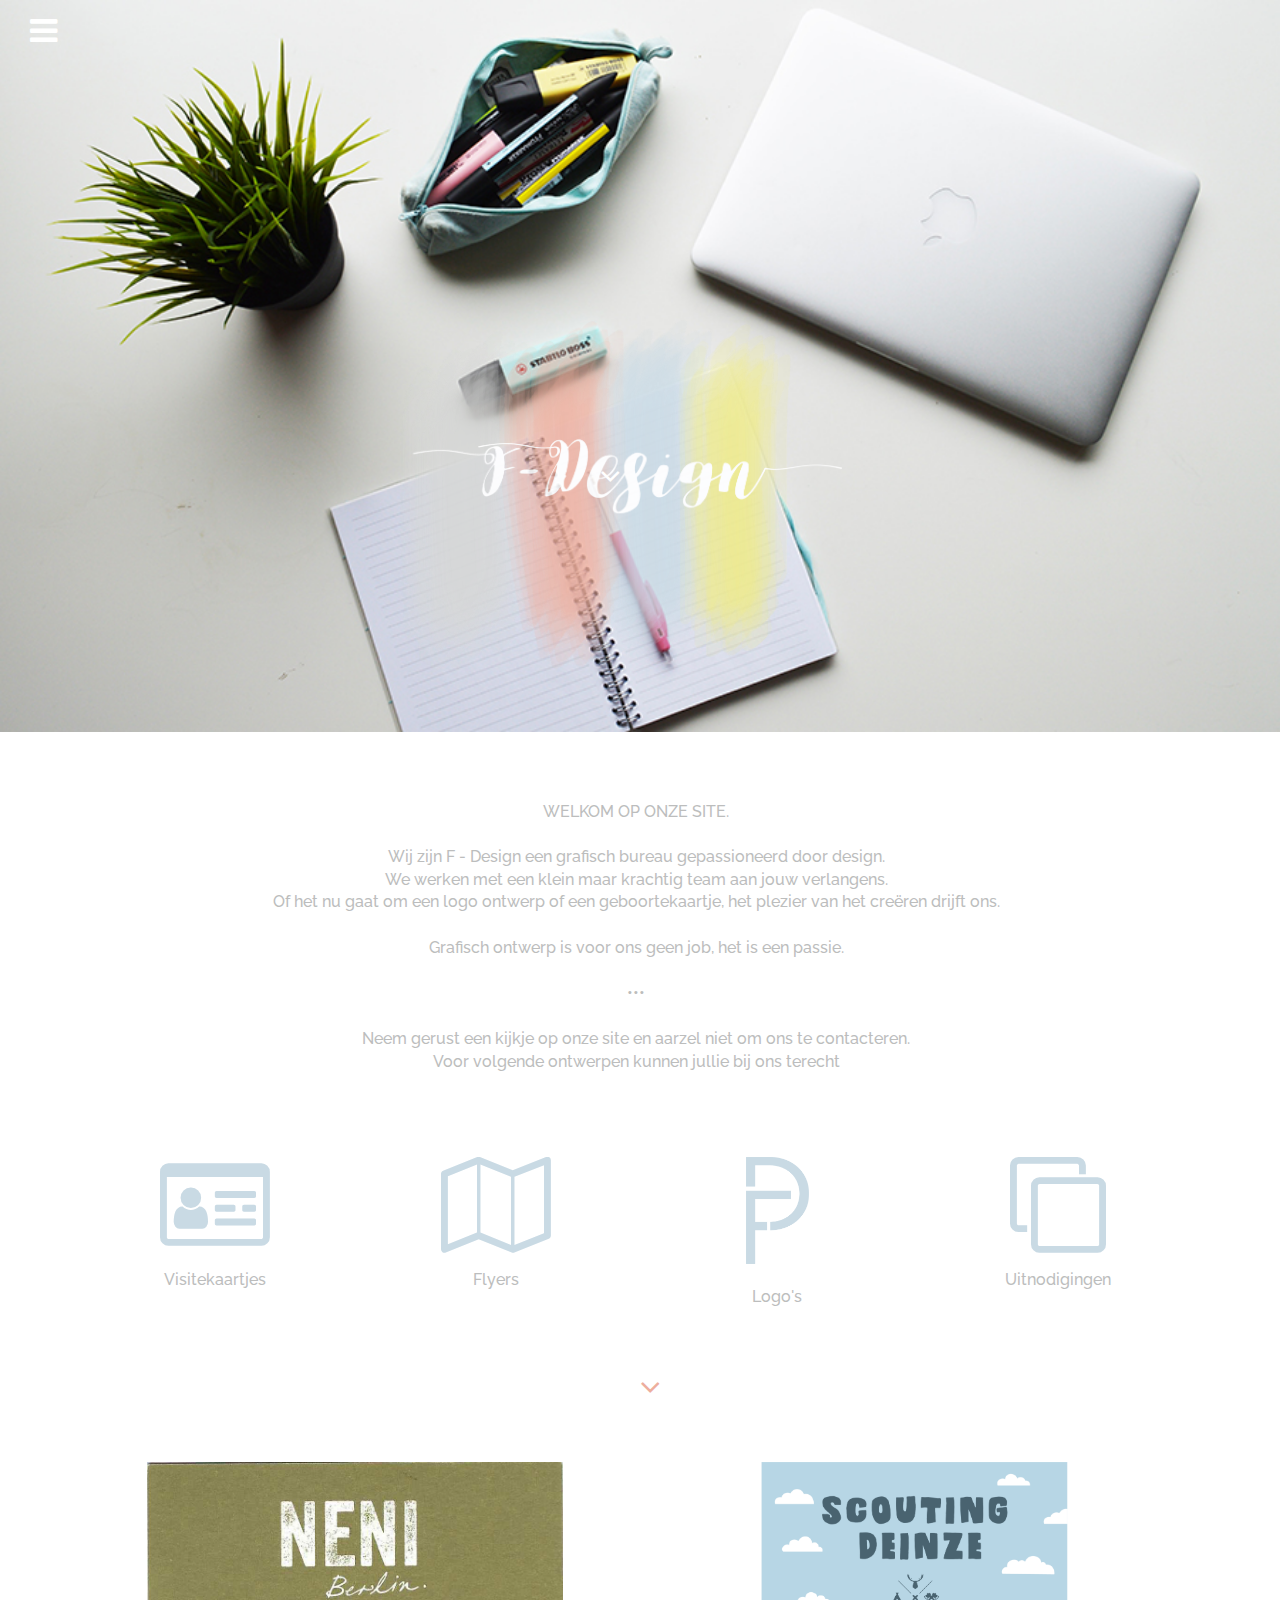
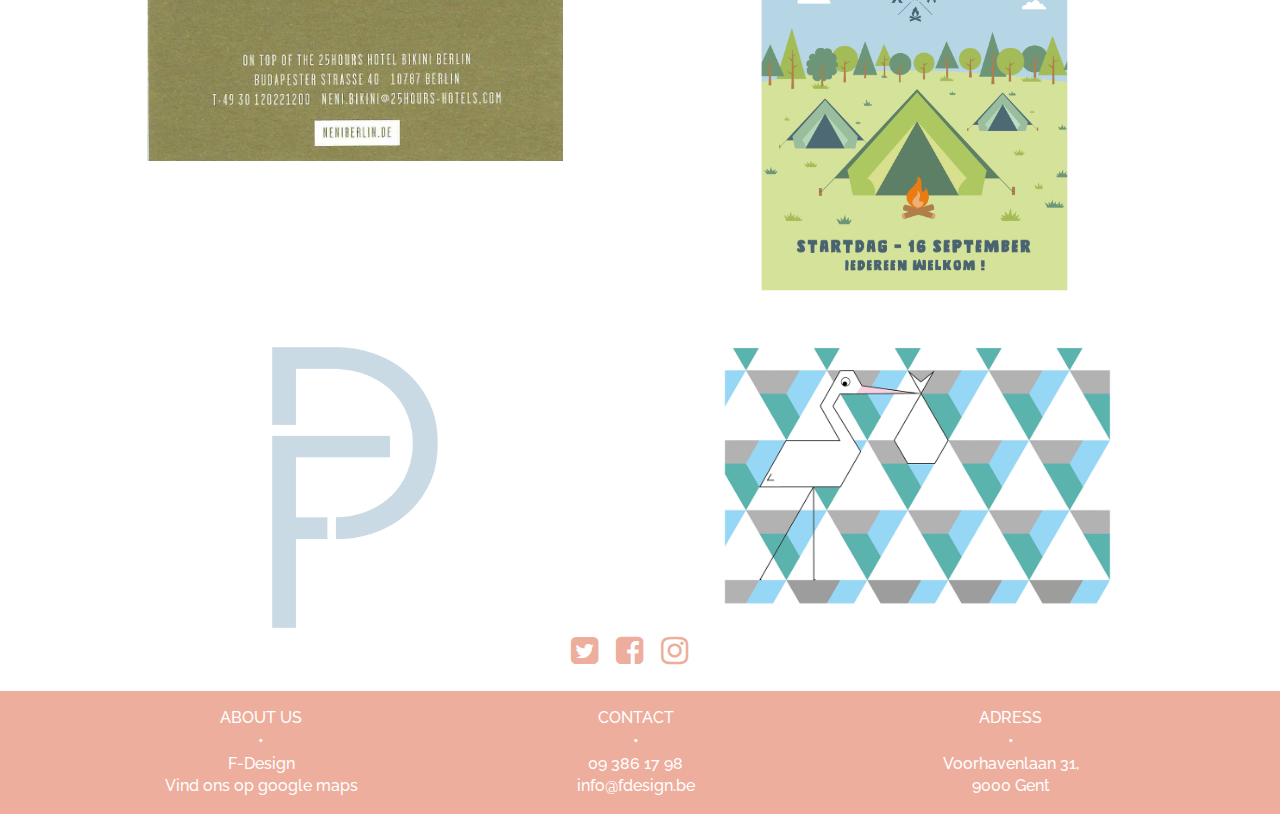
==== commit a4849065: "Update 11" ====
--- a/index.html
+++ b/index.html
@@ -151,12 +151,9 @@
         <br>
         <br>
         <A HREF="#fotos" class="fa fa-angle-down roze">
-            </>
         </A>
         <br>
         <br>
-
-        <!-- pijltje -->
         <br>
         <br>
         <!-- fotos eerste rij -->
--- a/css/grid.css
+++ b/css/grid.css
@@ -122,7 +122,6 @@
 .sf-grid__column-1, .sf-grid__column-2, .sf-grid__column-3, .sf-grid__column-4, .sf-grid__column-5, .sf-grid__column-6, .sf-grid__column-7, .sf-grid__column-8, .sf-grid__column-9, .sf-grid__column-10, .sf-grid__column-11, .sf-grid__column-12, .sf-grid__column-xxsm-1, .sf-grid__column-xxsm-2, .sf-grid__column-xxsm-3, .sf-grid__column-xxsm-4, .sf-grid__column-xxsm-5, .sf-grid__column-xxsm-6, .sf-grid__column-xxsm-7, .sf-grid__column-xxsm-8, .sf-grid__column-xxsm-9, .sf-grid__column-xxsm-10, .sf-grid__column-xxsm-11, .sf-grid__column-xxsm-12, .sf-grid__column-xsm-1, .sf-grid__column-xsm-2, .sf-grid__column-xsm-3, .sf-grid__column-xsm-4, .sf-grid__column-xsm-5, .sf-grid__column-xsm-6, .sf-grid__column-xsm-7, .sf-grid__column-xsm-8, .sf-grid__column-xsm-9, .sf-grid__column-xsm-10, .sf-grid__column-xsm-11, .sf-grid__column-xsm-12, .sf-grid__column-sm-1, .sf-grid__column-sm-2, .sf-grid__column-sm-3, .sf-grid__column-sm-4, .sf-grid__column-sm-5, .sf-grid__column-sm-6, .sf-grid__column-sm-7, .sf-grid__column-sm-8, .sf-grid__column-sm-9, .sf-grid__column-sm-10, .sf-grid__column-sm-11, .sf-grid__column-sm-12, .sf-grid__column-md-1, .sf-grid__column-md-2, .sf-grid__column-md-3, .sf-grid__column-md-4, .sf-grid__column-md-5, .sf-grid__column-md-6, .sf-grid__column-md-7, .sf-grid__column-md-8, .sf-grid__column-md-9, .sf-grid__column-md-10, .sf-grid__column-md-11, .sf-grid__column-md-12, .sf-grid__column-lg-1, .sf-grid__column-lg-2, .sf-grid__column-lg-3, .sf-grid__column-lg-4, .sf-grid__column-lg-5, .sf-grid__column-lg-6, .sf-grid__column-lg-7, .sf-grid__column-lg-8, .sf-grid__column-lg-9, .sf-grid__column-lg-10, .sf-grid__column-lg-11, .sf-grid__column-lg-12, .sf-grid__column-xlg-1, .sf-grid__column-xlg-2, .sf-grid__column-xlg-3, .sf-grid__column-xlg-4, .sf-grid__column-xlg-5, .sf-grid__column-xlg-6, .sf-grid__column-xlg-7, .sf-grid__column-xlg-8, .sf-grid__column-xlg-9, .sf-grid__column-xlg-10, .sf-grid__column-xlg-11, .sf-grid__column-xlg-12, .sf-grid__column-xxlg-1, .sf-grid__column-xxlg-2, .sf-grid__column-xxlg-3, .sf-grid__column-xxlg-4, .sf-grid__column-xxlg-5, .sf-grid__column-xxlg-6, .sf-grid__column-xxlg-7, .sf-grid__column-xxlg-8, .sf-grid__column-xxlg-9, .sf-grid__column-xxlg-10, .sf-grid__column-xxlg-11, .sf-grid__column-xxlg-12 {
   position: relative;
   float: left;
-  padding-left: 0.5rem;
   padding-right: 0.5rem;
   width: 100%;
   min-height: 1px;
--- a/css/typography.css
+++ b/css/typography.css
@@ -16,7 +16,6 @@
 h6,
 .keywords {
     font-family: 'Raleway', sans-serif, thin;
-    text-align: center;
     font-size: 16px;
     font-weight: 500;
     font-style: normal;
--- a/css/main.css
+++ b/css/main.css
@@ -1,564 +1,655 @@
-    /* Typografie */
-
-    @import url('https://fonts.googleapis.com/css?family=Raleway');
-    body {
-        text-align: center;
-        display: block;
-        border-color: white;
-    }
-    /* Kleuren */
-
-    .colours__colour--a {
-        background-color: hsl(202, 33.3%, 84.1%);
-    }
-
-    .colours__colour--b {
-        background-color: hsl( 57, 78.3%, 72.9%);
-    }
-
-    .colours__colour--c {
-        background-color: hsl(180, 1.2%, 84.1%);
-    }
-
-    .colours__colour--d {
-        background-color: hsl(13, 69%, 77.3%);
-    }
-    /* Style the links inside the navigation bar */
-
-    .topnav a {
-        text-decoration: none;
-        color: white;
-        float: left;
-        display: block;
-        text-align: center;
-        padding: 50px 50px;
-        font-size: 17px;
-    }
-
-    .topnav a.btn_home {
-        text-decoration: none;
-        background-color: hsl(180, 1.2%, 70%);
-        opacity: 0.5;
-        height: 8rem;
-        width: 18rem;
-    }
-
-    .topnav a.btn_home:hover {
-        background-color: hsl(180, 1.2%, 70%);
-        opacity: 1;
-    }
-
-    .topnav a.btn_overons {
-        background-color: hsl(180, 1.2%, 84.1%);
-        opacity: 0.5;
-        height: 8rem;
-        width: 18rem;
-    }
-
-    .topnav a.btn_overons:hover {
-        background-color: hsl(180, 1.2%, 84.1%);
-        opacity: 1;
-    }
-
-    .topnav a.btn_contact {
-        background-color: hsl(13, 69%, 77.3%);
-        opacity: 0.5;
-        height: 8rem;
-        width: 18rem
-    }
-
-    .topnav a.btn_contact:hover {
-        background-color: hsl(13, 69%, 77.3%);
-        opacity: 1;
-    }
-
-    .topnav a.btn_portfolio {
-        background-color: hsl( 202, 33.3%, 84.1%);
-        opacity: 0.5;
-        height: 8rem;
-        width: 18rem
-    }
-
-    .topnav a.btn_portfolio:hover {
-        background-color: hsl( 202, 33.3%, 84.1%);
-        opacity: 1;
-    }
-
-    .topnav a.btn_project {
-        background-color: hsl( 57, 78.3%, 72.9%);
-        opacity: 0.5;
-        height: 8rem;
-        width: 18rem
-    }
-
-    .topnav a.btn_project:hover {
-        background-color: hsl( 57, 78.3%, 72.9%);
-        opacity: 1;
-    }
-    /* 2. COMPONENTS: onderdelen, worden in de algemene lay-out geplaatst */
-    /* Knoppen  .fa = alles
+        /* Typografie */
+
+        @import url('https://fonts.googleapis.com/css?family=Raleway');
+        body {
+            text-align: center;
+            display: block;
+            border-color: white;
+        }
+        /* Kleuren */
+
+        .colours__colour--a {
+            background-color: hsl(202, 33.3%, 84.1%);
+        }
+
+        .colours__colour--b {
+            background-color: hsl( 57, 78.3%, 72.9%);
+        }
+
+        .colours__colour--c {
+            background-color: hsl(180, 1.2%, 84.1%);
+        }
+
+        .colours__colour--d {
+            background-color: hsl(13, 69%, 77.3%);
+        }
+        /* Style the links inside the navigation bar */
+
+        .topnav a {
+            text-decoration: none;
+            color: white;
+            float: left;
+            display: block;
+            text-align: center;
+            padding: 50px 50px;
+            font-size: 17px;
+        }
+
+        .topnav a.btn_home {
+            text-decoration: none;
+            background-color: hsl(180, 1.2%, 70%);
+            opacity: 0.5;
+            height: 8rem;
+            width: 18rem;
+        }
+
+        .topnav a.btn_home:hover {
+            background-color: hsl(180, 1.2%, 70%);
+            opacity: 1;
+        }
+
+        .topnav a.btn_overons {
+            background-color: hsl(180, 1.2%, 84.1%);
+            opacity: 0.5;
+            height: 8rem;
+            width: 18rem;
+        }
+
+        .topnav a.btn_overons:hover {
+            background-color: hsl(180, 1.2%, 84.1%);
+            opacity: 1;
+        }
+
+        .topnav a.btn_contact {
+            background-color: hsl(13, 69%, 77.3%);
+            opacity: 0.5;
+            height: 8rem;
+            width: 18rem
+        }
+
+        .topnav a.btn_contact:hover {
+            background-color: hsl(13, 69%, 77.3%);
+            opacity: 1;
+        }
+
+        .topnav a.btn_portfolio {
+            background-color: hsl( 202, 33.3%, 84.1%);
+            opacity: 0.5;
+            height: 8rem;
+            width: 18rem
+        }
+
+        .topnav a.btn_portfolio:hover {
+            background-color: hsl( 202, 33.3%, 84.1%);
+            opacity: 1;
+        }
+
+        .topnav a.btn_project {
+            background-color: hsl( 57, 78.3%, 72.9%);
+            opacity: 0.5;
+            height: 8rem;
+            width: 18rem
+        }
+
+        .topnav a.btn_project:hover {
+            background-color: hsl( 57, 78.3%, 72.9%);
+            opacity: 1;
+        }
+        /* 2. COMPONENTS: onderdelen, worden in de algemene lay-out geplaatst */
+        /* Knoppen  .fa = alles
 andere .fa.... is een aanpassing
 .fa .... hover is het effect*/
 
-    .fa {
-        color: hsl( 202, 33.3%, 84.1%);
-        text-align: center;
-        font-size: 6em;
-        border-width: 0 0 .10em;
-        transition: all 360ms ease-in 0.2;
-        z-index: 9999;
-        text-decoration: none;
-    }
-    /* pijltjes */
-
-    .fa-long-arrow-right {
-        color: hsl( 202, 33.3%, 84%);
-        font-size: 2.5em;
-    }
-
-    .fa-long-arrow-right:hover {
-        color: hsl( 202, 33.3%, 90%);
-        font-size: 2.5em;
-    }
-
-    .fa-angle-right,
-    .fa-angle-down {
-        color: hsl( 202, 33.3%, 84%);
-        font-size: 2em;
-    }
-
-    .fa-angle-right:hover,
-    .fa-angle-down:hover {
-        color: hsl( 202, 33.3%, 90%);
-        font-size: 2em;
-    }
-
-    .fa-angle-up {
-        color: hsl( 202, 33.3%, 84%);
-        font-size: 2em;
-        float: right;
-        margin: 50px;
-    }
-
-    .fa-angle-up:hover {
-        color: hsl( 202, 33.3%, 90%);
-        font-size: 2em;
-        float: right;
-        margin: 50px;
-    }
-    /* menu */
-
-    .fa-home,
-    .fa-users,
-    .fa-phone,
-    .fa-folder-open-o,
-    .fa-paint-brush {
-        color: white;
-        font-size: 3em;
-    }
-
-    .fa-home:hover,
-    .fa-users:hover,
-    .fa-phone:hover,
-    .fa-folder-open-o:hover,
-    .fa-paint-brush:hover {
-        color: white;
-        font-size: 3em;
-    }
-    /* algemeen alles pijlers */
-
-    .pijlers {
-        text-align: center;
-        color: hsl(202, 33.3%, 84.1%);
-    }
-    /* pijler map */
-
-    .fa-map-o {
-        font-size: 6em;
-    }
-    /* pijlers logo */
-
-    .foto {
-        height: 23%;
-        width: 23%;
-        margin-right: 70px;
-        margin-left: 72px;
-    }
-    /* pijlers kaart en uitn. */
-
-    .fa-id-card-o,
-    .fa-clone,
-    {
-        font-size: 8em;
-        margin: 70px;
-    }
-    /* social media */
-
-    .fa-twitter-square,
-    .fa-facebook-square,
-    .fa-instagram {
-        font-size: 2em;
-        color: hsl(13, 69%, 77.3%);
-        border-width: 0 0 .10em;
-    }
-
-    .fa-twitter-square:hover,
-    .fa-facebook-square:hover,
-    .fa-instagram:hover {
-        font-size: 2em;
-        color: hsl(13, 69%, 77.3%);
-        opacity: 0.5;
-    }
-
-    .grijs {
-        font-size: 2em;
-        color: hsl(180, 1.2%, 84.1%);
-        border-width: 0 0 .10em;
-    }
-
-    .grijs:hover {
-        font-size: 2em;
-        color: hsl(180, 1.2%, 84.1%);
-        opacity: 0.5;
-    }
-
-    .geel {
-        font-size: 2em;
-        color: hsl( 57, 78.3%, 72.9%);
-        border-width: 0 0 .10em;
-    }
-
-    .geel:hover {
-        font-size: 2em;
-        color: hsl( 57, 78.3%, 72.9%);
-        opacity: 0.5;
-    }
-
-    .blauw {
-        font-size: 2em;
-        color: hsl( 202, 33.3%, 84.1%);
-        border-width: 0 0 .10em;
-    }
-
-    .blauw:hover {
-        font-size: 2em;
-        color: hsl( 202, 33.3%, 84.1%);
-        opacity: 0.5;
-    }
-    /* Lay out voor iconen en effect wanneer je er op tikt*/
-
-    .pijler1 {
-        height: 4rem;
-        width: 2.5rem;
-    }
-
-    .footer_roze {
-        width: 100%;
-        background: hsl(13, 69%, 77.3%);
-        position: relative;
-    }
-
-    .footer_grijs {
-        width: 100%;
-        background: hsl(180, 1.2%, 84.1%);
-        position: relative;
-    }
-
-    .footer_blauw {
-        width: 100%;
-        background: hsl( 202, 33.3%, 84.1%);
-        position: relative;
-    }
-
-    .footer_geel {
-        width: 100%;
-        background: hsl( 57, 78.3%, 72.9%);
-        position: relative;
-    }
-
-    .pijlers {
-        text-align: center;
-    }
-    /* The side navigation menu */
-
-    .sidenav {
-        height: 100%;
-        /* 100% Full-height */
-        width: 0;
-        /* 0 width - change this with JavaScript */
-        position: fixed;
-        /* Stay in place */
-        z-index: 1;
-        /* Stay on top */
-        top: 0;
-        left: 0;
-        overflow-x: hidden;
-        /* Disable horizontal scroll */
-        padding-top: 60px;
-        /* Place content 60px from the top */
-        transition: 0.5s;
-        /* 0.5 second transition effect to slide in the sidenav */
-    }
-    /* The navigation menu links */
-
-    .sidenav a {
-        padding: 8px 8px 8px 32px;
-        text-decoration: none;
-        font-size: 25px;
-        display: block;
-        transition: 0.3s
-    }
-    /* When you mouse over the navigation links, change their color */
-
-    .sidenav a:hover,
-    .offcanvas a:focus {
-        color: white;
-        text-decoration: none;
-    }
-    /* Position and style the close button (top right corner) */
-
-    .sidenav .closebtn {
-        position: absolute;
-        top: 0;
-        right: 25px;
-        font-size: 36px;
-        margin-left: 50px;
-    }
-    /* Style page content - use this if you want to push the page content to the right when you open the side navigation */
-
-    #main {
-        transition: margin-left .5s;
-        padding: 20px;
-    }
-    /* On smaller screens, where height is less than 450px, change the style of the sidenav (less padding and a smaller font size) */
-
-    @media screen and (max-height: 450px) {
+        .fa {
+            color: hsl( 202, 33.3%, 84.1%);
+            text-align: center;
+            font-size: 6em;
+            border-width: 0 0 .10em;
+            transition: all 360ms ease-in 0.2;
+            z-index: 9999;
+            text-decoration: none;
+        }
+        /* pijltjes */
+
+        .fa-long-arrow-right {
+            color: hsl( 202, 33.3%, 84%);
+            font-size: 2.5em;
+        }
+
+        .fa-long-arrow-right:hover {
+            color: hsl( 202, 33.3%, 90%);
+            font-size: 2.5em;
+        }
+
+        .fa-angle-right,
+        .fa-angle-down {
+            color: hsl( 202, 33.3%, 84%);
+            font-size: 2em;
+        }
+
+        .fa-angle-right:hover,
+        .fa-angle-down:hover {
+            color: hsl( 202, 33.3%, 90%);
+            font-size: 2em;
+        }
+
+        .fa-angle-up {
+            color: hsl( 202, 33.3%, 84%);
+            font-size: 2em;
+            float: right;
+            margin: 50px;
+        }
+
+        .fa-angle-up:hover {
+            color: hsl( 202, 33.3%, 90%);
+            font-size: 2em;
+            float: right;
+            margin: 50px;
+        }
+        /* menu */
+
+        .fa-home,
+        .fa-users,
+        .fa-phone,
+        .fa-folder-open-o,
+        .fa-paint-brush {
+            color: white;
+            font-size: 3em;
+        }
+
+        .fa-home:hover,
+        .fa-users:hover,
+        .fa-phone:hover,
+        .fa-folder-open-o:hover,
+        .fa-paint-brush:hover {
+            color: white;
+            font-size: 3em;
+        }
+        /* algemeen alles pijlers */
+
+        .pijlers {
+            text-align: center;
+            color: hsl(202, 33.3%, 84.1%);
+        }
+        /* pijler map */
+
+        .fa-map-o {
+            font-size: 6em;
+        }
+        /* pijlers logo */
+
+        .foto {
+            height: 23%;
+            width: 23%;
+            margin-right: 70px;
+            margin-left: 72px;
+        }
+        /* pijlers kaart en uitn. */
+
+        .fa-id-card-o,
+        .fa-clone,
+        {
+            font-size: 8em;
+            margin: 70px;
+        }
+        /* social media */
+
+        .fa-twitter-square,
+        .fa-facebook-square,
+        .fa-instagram {
+            font-size: 2em;
+            color: hsl(13, 69%, 77.3%);
+            border-width: 0 0 .10em;
+        }
+
+        .fa-twitter-square:hover,
+        .fa-facebook-square:hover,
+        .fa-instagram:hover {
+            font-size: 2em;
+            color: hsl(13, 69%, 77.3%);
+            opacity: 0.5;
+        }
+
+        .grijs,
+        .fa-angle-left {
+            font-size: 2em;
+            color: hsl(180, 1.2%, 84.1%);
+            border-width: 0 0 .10em;
+        }
+
+        .grijs:hover {
+            font-size: 2em;
+            color: hsl(180, 1.2%, 84.1%);
+            opacity: 0.5;
+        }
+
+        .geel {
+            font-size: 2em;
+            color: hsl( 57, 78.3%, 72.9%);
+            border-width: 0 0 .10em;
+        }
+
+        .geel:hover {
+            font-size: 2em;
+            color: hsl( 57, 78.3%, 72.9%);
+            opacity: 0.5;
+        }
+
+        .blauw {
+            font-size: 2em;
+            color: hsl( 202, 33.3%, 84.1%);
+            border-width: 0 0 .10em;
+        }
+
+        .blauw:hover {
+            font-size: 2em;
+            color: hsl( 202, 33.3%, 84.1%);
+            opacity: 0.5;
+        }
+        /* Lay out voor iconen en effect wanneer je er op tikt*/
+
+        .pijler1 {
+            height: 4rem;
+            width: 2.5rem;
+        }
+
+        .footer_roze {
+            width: 100%;
+            background: hsl(13, 69%, 77.3%);
+            position: relative;
+        }
+
+        .footer_grijs {
+            width: 100%;
+            background: hsl(180, 1.2%, 84.1%);
+            position: relative;
+        }
+
+        .footer_blauw {
+            width: 100%;
+            background: hsl( 202, 33.3%, 84.1%);
+            position: relative;
+        }
+
+        .footer_geel {
+            width: 100%;
+            background: hsl( 57, 78.3%, 72.9%);
+            position: relative;
+        }
+
+        .pijlers {
+            text-align: center;
+        }
+        /* The side navigation menu */
+
         .sidenav {
-            padding-top: 15px;
-        }
+            height: 100%;
+            /* 100% Full-height */
+            width: 0;
+            /* 0 width - change this with JavaScript */
+            position: fixed;
+            /* Stay in place */
+            z-index: 1;
+            /* Stay on top */
+            top: 0;
+            left: 0;
+            overflow-x: hidden;
+            /* Disable horizontal scroll */
+            padding-top: 60px;
+            /* Place content 60px from the top */
+            transition: 0.5s;
+            /* 0.5 second transition effect to slide in the sidenav */
+        }
+        /* The navigation menu links */
+
         .sidenav a {
-            font-size: 18px;
-        }
-    }
-
-    .grijs_vlak {
-        background: hsl(180, 1.2%, 84.1%);
-        position: relative;
-        width: 250px;
-        height: 300px;
-        margin: 0 auto;
-    }
-
-    .foto1 {
-        position: relative;
-        width: 100%;
-        height: 100%;
-        top: 0;
-        left: 0;
-        z-index: 1;
-    }
-
-    .foto2 {
-        position: absolute;
-        max-width: 100%;
-        height: 350px;
-        top: 50%;
-        left: 50%;
-        z-index: 3;
-        margin-left: -240px;
-        margin-top: -130px;
-        opacity: 0.9;
-    }
-
-    .fa-bars {
-        color: white;
-        font-size: 2em;
-        position: absolute;
-        top: 15px;
-        left: 30px;
-        text-decoration: none;
-        cursor: pointer;
-        z-index: 9999;
-    }
-    /*---- witte pijn onder---*/
-
-    .wit {
-        color: white;
-        font-size: 2em;
-        position: absolute;
-        top: 460px;
-        left: 600px;
-        text-decoration: none;
-    }
-
-    .wit:hover {
-        color: white;
-        font-size: 2.5em;
-        top: 450px;
-        left: 600px;
-        text-decoration: none;
-    }
-
-    .roze {
-        color: hsl(13, 69%, 77.3%);
-        font-size: 2em;
-        position: absolute;
-        text-decoration: none;
-    }
-
-    .roze:hover {
-        color: hsl(13, 69%, 77.3%);
-        position: absolute;
-        font-size: 2.5em;
-    }
-    /* tekst op foto*/
-
-    .tekstfotos {
-        position: relative;
-    }
-
-    .tekstfotos p {
-        font-family: 'Raleway', sans-serif, thin;
-        font-size: 19px;
-        position: absolute;
-        left: 220px;
-        bottom: 20px;
-        width: 650px;
-        color: rgb(255, 255, 255);
-    }
-
-    .tekstnaastfoto p {
-        text-align: center;
-        font-family: 'Raleway', sans-serif, thin;
-        font-size: 19px;
-    }
-    /*linken naar namen wegdoen*/
-
-    a {
-        text-decoration: none;
-    }
-    /* test ---------------------------------- */
-
-    .naam,
-    .mail,
-    .bericht,
-    .telefoonnummer
-    .verzenden {
-        position: relative;
-        color: hsl(180, 1.2%, 74%);
-        width: 450px;
-    }
-    /* rand pijl*/
-
-    .pijl input {
-        border-color: white;
-        border-width: thin;
-        float: right;
-    }
-    /* rand pijl*/
-
-    input,
-    textarea {
-        left: 50%;
-        border-color: hsl(180, 1.2%, 80%);
-        border-width: thin;
-        border-style: solid;
-        resize: vertical;
-    }
-
-    select {
-        margin-bottom: 20px;
-        line-height: 20px;
-        width: 100%;
-        border-color: hsl(180, 1.2%, 80%);
-        border-width: thin;
-        border-style: solid;
-    }
-
-    #form-div {
-        left: 50%;
-        width: 450px;
-        position: absolute;
-        margin-top: 30px;
-        margin-left: -260px;
-    }
-    /* tekst in kader */
-
-    .feedback-input {
-        line-height: 20px;
-        padding: 13px 13px 13px 52px;
-        margin-bottom: 2px;
-        width: 120%;
-    }
-    /* tekentjes formulier */
-
-    .naam:before {
-        content: "\f007";
-        font-family: FontAwesome;
-        color: hsl( 202, 33.3%, 84.1%);
-        font-size: 2em;
-        position: absolute;
-        top: 5px;
-        left: 10px;
-    }
-
-    .mail:before {
-        content: "\f0e0";
-        font-family: FontAwesome;
-        color: hsl( 202, 33.3%, 84.1%);
-        font-size: 2em;
-        position: absolute;
-        top: 5px;
-        left: 10px;
-    }
-    .telefoonnummer:before {
-        content: "\f095";
-        font-family: FontAwesome ;
-        color: hsl( 202, 33.3%, 84.1%);
-        font-size: 2em;
-        position: absolute;
-        top: 5px;
-        left: 10px;
-    }
-    .bericht:before {
-        content: "\f040";
-        font-family: FontAwesome;
-        color: hsl( 202, 33.3%, 84.1%);
-        font-size: 2em;
-        position: absolute;
-        top: 5px;
-        left: 10px;
-    }
-
-    .verzenden:before {
-        content: "\f178";
-        font-family: FontAwesome;
-        color: hsl( 202, 33.3%, 84.1%);
-        font-size: 4em;
-        top: 2px;
-        left: 10px;
-    }
-    /* 3. LAYOUT: algemene lay-out */
-
-    header.style-tile,
-    main.style-tile,
-    footer.style-tile {
-        clear: both;
-        margin: auto;
-        max-width: 60rem;
-    }
-
-    article.style-tile,
-    aside.style-tile {
-        float: left;
-        width: 29rem;
-    }
-
-    aside.style-tile {
-        margin-left: 2rem;
-    }
-    /* GOOGLE MAP */
-
-    .gmap {
-
-    }+            padding: 8px 8px 8px 32px;
+            text-decoration: none;
+            font-size: 25px;
+            display: block;
+            transition: 0.3s
+        }
+        /* When you mouse over the navigation links, change their color */
+
+        .sidenav a:hover,
+        .offcanvas a:focus {
+            color: white;
+            text-decoration: none;
+        }
+        /* Position and style the close button (top right corner) */
+
+        .sidenav .closebtn {
+            position: absolute;
+            top: 0;
+            right: 25px;
+            font-size: 36px;
+            margin-left: 50px;
+        }
+        /* Style page content - use this if you want to push the page content to the right when you open the side navigation */
+
+        #main {
+            transition: .5s;
+            padding: 20px;
+        }
+        /* On smaller screens, where height is less than 450px, change the style of the sidenav (less padding and a smaller font size) */
+
+        @media screen and (max-height: 450px) {
+            .sidenav {
+                padding-top: 15px;
+            }
+            .sidenav a {
+                font-size: 18px;
+            }
+        }
+
+        .grijs_vlak {
+            background: hsl(180, 1.2%, 84.1%);
+            position: relative;
+            width: 250px;
+            height: 300px;
+            margin: 0 auto;
+        }
+
+        .foto1 {
+            position: relative;
+            width: 100%;
+            height: 100%;
+            top: 0;
+            left: 0;
+            z-index: 1;
+        }
+
+        .foto2 {
+            position: absolute;
+            max-width: 100%;
+            height: 350px;
+            top: 50%;
+            left: 50%;
+            z-index: 3;
+            margin-left: -240px;
+            margin-top: -130px;
+            opacity: 0.9;
+        }
+
+        .fa-bars {
+            color: white;
+            font-size: 2em;
+            position: absolute;
+            top: 15px;
+            left: 30px;
+            text-decoration: none;
+            cursor: pointer;
+            z-index: 9999;
+        }
+        /*---- witte pijn onder---*/
+
+        .wit {
+            color: white;
+            font-size: 2em;
+            position: absolute;
+            top: 460px;
+            left: 600px;
+            text-decoration: none;
+        }
+
+        .wit:hover {
+            color: white;
+            font-size: 2.5em;
+            top: 450px;
+            left: 600px;
+            text-decoration: none;
+        }
+
+        .roze {
+            color: hsl(13, 69%, 77.3%);
+            font-size: 2em;
+            position: absolute;
+            text-decoration: none;
+        }
+
+        .roze:hover {
+            color: hsl(13, 69%, 77.3%);
+            position: absolute;
+            font-size: 2.5em;
+        }
+        /* tekst op foto*/
+
+        .tekstfotos {
+            position: relative;
+        }
+
+        .tekstfotos p {
+            font-family: 'Raleway', sans-serif, thin;
+            font-size: 19px;
+            position: absolute;
+            left: 220px;
+            bottom: 20px;
+            width: 650px;
+            color: rgb(255, 255, 255);
+        }
+
+        .tekstnaastfoto p {
+            text-align: center;
+            font-family: 'Raleway', sans-serif, thin;
+            font-size: 19px;
+        }
+        /*linken naar namen wegdoen*/
+
+        a {
+            text-decoration: none;
+        }
+        /* test ---------------------------------- */
+
+        .naam,
+        .mail,
+        .bericht,
+        .verzenden {
+            position: relative;
+            color: hsl(180, 1.2%, 74%);
+            width: 450px;
+        }
+        /* rand pijl*/
+
+        .pijl input {
+            border-color: white;
+            border-width: thin;
+            float: right;
+        }
+        /* rand pijl*/
+
+        input,
+        textarea {
+            border-color: hsl(180, 1.2%, 80%);
+            border-width: thin;
+            border-style: solid;
+            resize: vertical;
+            outline: 0;
+        }
+
+        select {
+            border-width: thin;
+            border-style: solid;
+            margin-bottom: 20px;
+            line-height: 20px;
+            width: 100%;
+            border-color: hsl(180, 1.2%, 80%);
+        }
+
+        .checkbox,
+        .label {
+            color: hsl(13, 69%, 77.3%);
+        }
+
+        #form-div {
+            left: 50%;
+            width: 450px;
+            position: absolute;
+            margin-top: 30px;
+            margin-left: -260px;
+        }
+        /* tekst in kader */
+
+        .feedback-input {
+            color: hsl(180, 1.2%, 80%);
+            line-height: 20px;
+            padding: 13px 13px 13px 52px;
+            margin-bottom: 5px;
+            width: 120%;
+        }
+        /* tekentjes formulier */
+
+        .naam:before {
+            content: "\f007";
+            font-family: FontAwesome;
+            color: hsl(13, 69%, 77.3%);
+            font-size: 1.8em;
+            position: absolute;
+            top: 5px;
+            left: 10px;
+        }
+
+        .mail:before {
+            content: "\f0e0";
+            font-family: FontAwesome;
+            color: hsl(13, 69%, 77.3%);
+            font-size: 1.8em;
+            position: absolute;
+            top: 5px;
+            left: 10px;
+        }
+
+        .bericht:before {
+            content: "\f040";
+            font-family: FontAwesome;
+            color: hsl(13, 69%, 77.3%);
+            font-size: 1.8em;
+            position: absolute;
+            top: 5px;
+            left: 10px;
+        }
+        /* 3. LAYOUT: algemene lay-out */
+
+        header.style-tile,
+        main.style-tile,
+        footer.style-tile {
+            clear: both;
+            margin: auto;
+            max-width: 60rem;
+        }
+
+        article.style-tile,
+        aside.style-tile {
+            float: left;
+            width: 29rem;
+        }
+
+        aside.style-tile {
+            margin-left: 2rem;
+        }
+        /* GOOGLE MAP */
+
+        .gmap {
+            margin-top: 20px;
+            -webkit-filter: grayscale(100%);
+            filter: grayscale(100%);
+            opacity: 0.8;
+        }
+
+        .selectie {
+            text-align: left;
+            margin-left: 170px;
+        }
+
+        .oo {
+            font-size: 3em;
+            color: hsl(13, 69%, 77.3%);
+            margin-bottom: 20px;
+            margin-left: none;
+        }
+
+        .oo:hover {
+            font-size: 3em;
+            color: hsl(13, 69%, 77.3%);
+            margin-bottom: 20px;
+            margin-left: none;
+        }
+        /* SELECTIE */
+        /* roze tekst bij selectie */
+
+        label:hover,
+        .checkbox:hover {
+            color: hsl(13, 69%, 77.3%);
+        }
+        /* andere vakjes weg en vervagen  */
+
+        input[type=radio],
+        input[type=checkbox] {
+            visibility: hidden;
+            position: absolute;
+        }
+        /* vakjes */
+
+        input[type=radio]+label:before,
+        input[type=checkbox]+label:before {
+            height: 12px;
+            width: 12px;
+            margin-right: 2px;
+            content: " ";
+            display: inline-block;
+            vertical-align: baseline;
+            border: 1px solid hsl(13, 69%, 77.3%);
+        }
+        /* inkleuring vakjes */
+
+        input[type=radio]:checked+label:before,
+        input[type=checkbox]:checked+label:before {
+            background: hsl(13, 69%, 77.3%);
+        }
+
+        .namenmidden {
+            margin: auto 0;
+        }
+
+        /* css vakjes op foto's */
+
+        .container {
+            position: relative;
+            width: 50%;
+        }
+
+         .container a {
+            position: relative;
+            width: 50%;
+            margin-left:350px;
+        }
+         
+        .image {
+            opacity: 1;
+            transition: .5s ease;
+            backface-visibility: hidden;
+        }
+
+        .middle {
+            transition: .5s ease;
+            opacity: 0;
+            position: absolute;
+            top: 50%;
+            left: 50%;
+            transform: translate(-50%, -50%);
+            -ms-transform: translate(-50%, -50%)
+        }
+
+        .container:hover .image {
+            opacity: 0.5;
+        }
+
+        .container:hover .middle {
+            opacity: 10;
+        }
+
+        .text {
+            background-color: hsl( 202, 33.3%, 75%);
+            color: white;
+            font-size: 16px;
+            padding: 16px 32px;
+        }